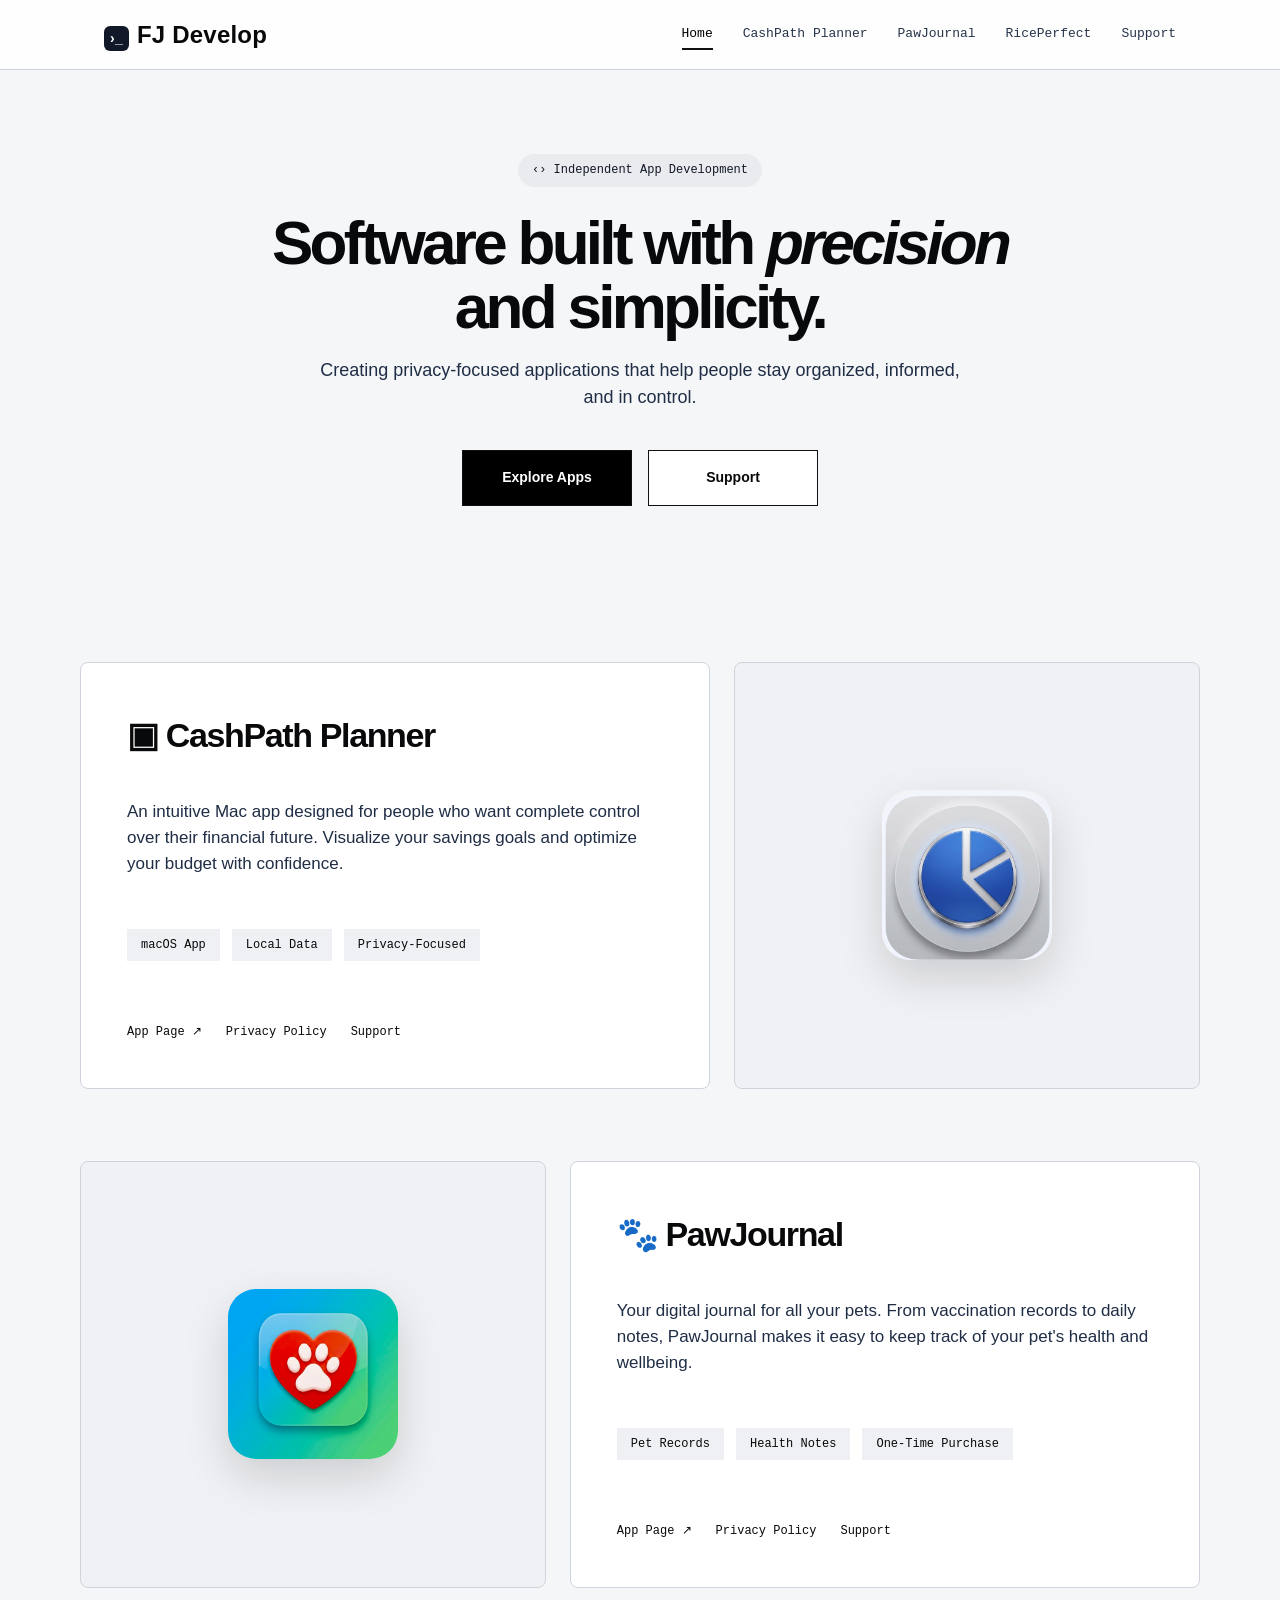
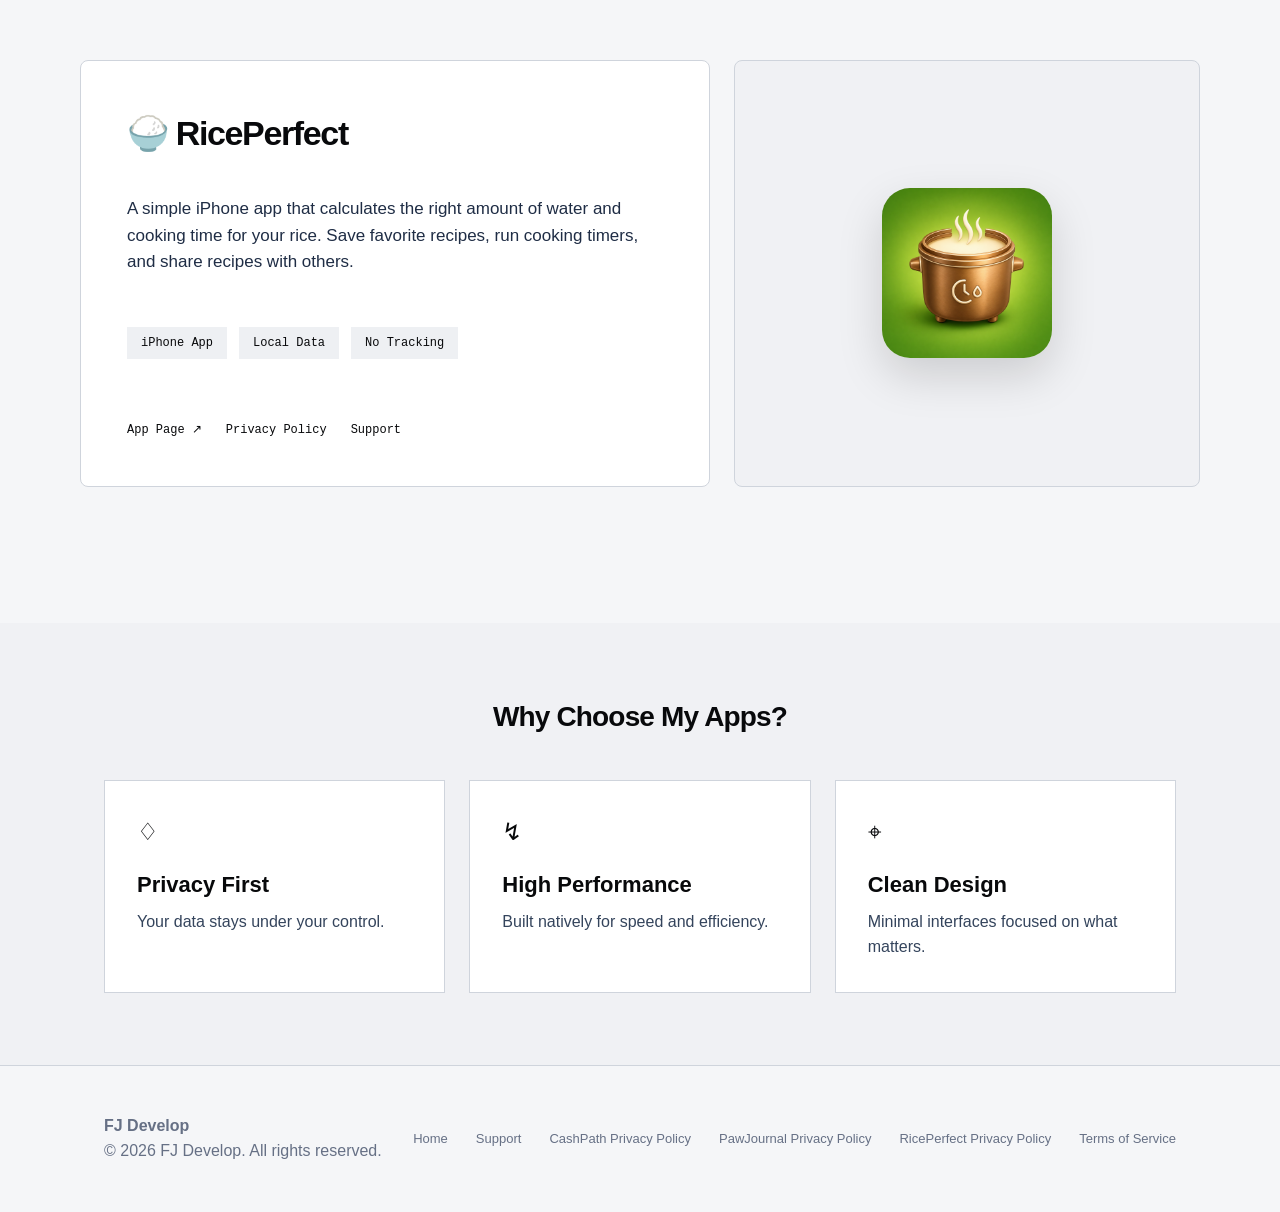
==== index.html @ 1663e373 "ny ny hjemmeside" ====
<!DOCTYPE html>
<html lang="en">
<head>
<meta charset="UTF-8">
<meta name="viewport" content="width=device-width, initial-scale=1.0">
<title>FJ Develop</title>
<meta name="description" content="FJ Develop creates privacy-focused applications with clean, modern design.">
<link rel="stylesheet" href="css/style.css">
<script defer src="js/main.js"></script>
</head>
<body>
<header class="header">
  <nav class="nav">
    <a class="logo" href="index.html"><span class="logo-mark">›_</span>FJ Develop</a>
    <div class="nav-links">
      <a href="index.html" class="active">Home</a>
<a href="cashpath.html" class="">CashPath Planner</a>
<a href="pawjournal.html" class="">PawJournal</a>
<a href="riceperfect.html" class="">RicePerfect</a>
<a href="support.html" class="">Support</a>
    </div>
  </nav>
</header>

<main>
<section class="hero">
  <div class="badge">‹› Independent App Development</div>
  <h1>Software built with <em>precision</em> and simplicity.</h1>
  <p>Creating privacy-focused applications that help people stay organized, informed, and in control.</p>
  <div class="actions">
    <a class="button primary" href="#apps">Explore Apps</a>
    <a class="button" href="support.html">Support</a>
  </div>
</section>

<section class="container section" id="apps">
  <div class="app-grid">
    <article class="panel app-card">
      <h2>▣ CashPath Planner</h2>
      <p>An intuitive Mac app designed for people who want complete control over their financial future. Visualize your savings goals and optimize your budget with confidence.</p>
      <div class="tags"><span class="tag">macOS App</span><span class="tag">Local Data</span><span class="tag">Privacy-Focused</span></div>
      <div class="mini-links">
        <a href="cashpath.html">App Page ↗</a>
        <a href="privacy-cashpath.html">Privacy Policy</a>
        <a href="support.html">Support</a>
      </div>
    </article>
    <div class="panel icon-panel"><img class="app-icon" src="assets/cashpath-icon.jpg" alt="CashPath Planner app icon"></div>
  </div>

  <div class="app-grid reverse">
    <div class="panel icon-panel"><img class="app-icon" src="assets/pawjournal-icon.png" alt="PawJournal app icon"></div>
    <article class="panel app-card">
      <h2>🐾 PawJournal</h2>
      <p>Your digital journal for all your pets. From vaccination records to daily notes, PawJournal makes it easy to keep track of your pet's health and wellbeing.</p>
      <div class="tags"><span class="tag">Pet Records</span><span class="tag">Health Notes</span><span class="tag">One-Time Purchase</span></div>
      <div class="mini-links">
        <a href="pawjournal.html">App Page ↗</a>
        <a href="privacy-pawjournal.html">Privacy Policy</a>
        <a href="support.html">Support</a>
      </div>
    </article>
  </div>

  <div class="app-grid">
    <article class="panel app-card">
      <h2>🍚 RicePerfect</h2>
      <p>A simple iPhone app that calculates the right amount of water and cooking time for your rice. Save favorite recipes, run cooking timers, and share recipes with others.</p>
      <div class="tags"><span class="tag">iPhone App</span><span class="tag">Local Data</span><span class="tag">No Tracking</span></div>
      <div class="mini-links">
        <a href="riceperfect.html">App Page ↗</a>
        <a href="privacy-riceperfect.html">Privacy Policy</a>
        <a href="support.html">Support</a>
      </div>
    </article>
    <div class="panel icon-panel"><img class="app-icon" src="assets/riceperfect-icon.png" alt="RicePerfect app icon"></div>
  </div>
</section>

<section class="benefits-wrap">
  <div class="container">
    <h2 class="center-title">Why Choose My Apps?</h2>
    <div class="benefits">
      <div class="benefit"><div class="ico">♢</div><h3>Privacy First</h3><p>Your data stays under your control.</p></div>
      <div class="benefit"><div class="ico">↯</div><h3>High Performance</h3><p>Built natively for speed and efficiency.</p></div>
      <div class="benefit"><div class="ico">⌖</div><h3>Clean Design</h3><p>Minimal interfaces focused on what matters.</p></div>
    </div>
  </div>
</section>
</main>

<footer class="footer">
  <div class="container">
    <div><strong>FJ Develop</strong><br>© 2026 FJ Develop. All rights reserved.</div>
    <div class="footer-links">
      <a href="index.html">Home</a>
      <a href="support.html">Support</a>
      <a href="privacy-cashpath.html">CashPath Privacy Policy</a>
      <a href="privacy-pawjournal.html">PawJournal Privacy Policy</a>
      <a href="privacy-riceperfect.html">RicePerfect Privacy Policy</a>
      <a href="terms.html">Terms of Service</a>
    </div>
  </div>
</footer>
</body>
</html>
---- css/style.css ----
:root{
  --bg:#f5f6f8;
  --surface:#ffffff;
  --surface-soft:#eef0f3;
  --text:#08090b;
  --muted:#34445c;
  --line:#cfd4dc;
  --dark:#000;
  --radius:10px;
  --max:1120px;
}
*{box-sizing:border-box}
html{scroll-behavior:smooth}
body{
  margin:0;
  font-family:-apple-system,BlinkMacSystemFont,"SF Pro Display","SF Pro Text",Segoe UI,Roboto,Arial,sans-serif;
  background:var(--bg);
  color:var(--text);
  line-height:1.55;
}
a{color:inherit;text-decoration:none}
img{max-width:100%;display:block}
.header{
  position:sticky;top:0;z-index:20;
  background:rgba(255,255,255,.86);
  backdrop-filter:blur(18px);
  border-bottom:1px solid var(--line);
}
.nav{
  max-width:var(--max);
  margin:auto;
  padding:16px 24px;
  display:flex;
  justify-content:space-between;
  align-items:center;
  gap:24px;
}
.logo{
  font-weight:800;
  font-size:24px;
  letter-spacing:.2px;
}
.logo.small{font-size:15px}
.logo-mark{
  display:inline-grid;
  place-items:center;
  width:25px;height:25px;
  border-radius:6px;
  background:#111827;color:white;
  margin-right:8px;
  font-size:14px;
}
.nav-links{
  display:flex;
  gap:30px;
  align-items:center;
  font-family:ui-monospace,SFMono-Regular,Menlo,Monaco,Consolas,monospace;
  font-size:13px;
}
.nav-links a{color:#263349;border-bottom:2px solid transparent;padding:4px 0}
.nav-links a.active,.nav-links a:hover{border-color:#111;color:#000}
.container{max-width:var(--max);margin:auto;padding:0 24px}
.hero{
  text-align:center;
  padding:84px 24px 92px;
}
.badge{
  display:inline-flex;
  align-items:center;
  gap:8px;
  background:#e9ebef;
  border-radius:999px;
  padding:7px 14px;
  font-family:ui-monospace,SFMono-Regular,Menlo,Monaco,Consolas,monospace;
  font-size:12px;
  color:#111827;
  margin-bottom:24px;
}
.hero h1{
  max-width:760px;
  margin:0 auto 18px;
  font-size:clamp(36px,6vw,62px);
  line-height:1.03;
  letter-spacing:-.06em;
}
.hero p{
  max-width:650px;
  margin:0 auto 38px;
  color:#1f2d45;
  font-size:18px;
}
.actions{display:flex;gap:16px;justify-content:center;flex-wrap:wrap}
.button{
  display:inline-flex;
  justify-content:center;
  align-items:center;
  min-width:170px;
  padding:16px 24px;
  border:1px solid #111;
  font-weight:700;
  font-size:14px;
  background:white;
}
.button.primary{background:#000;color:white}
.section{padding:64px 0}
.app-grid{
  display:grid;
  grid-template-columns:1.15fr .85fr;
  gap:24px;
  margin-bottom:72px;
}
.app-grid.reverse{grid-template-columns:.85fr 1.15fr}
.panel{
  background:var(--surface);
  border:1px solid var(--line);
  border-radius:8px;
  min-height:350px;
}
.app-card{
  padding:46px;
  display:flex;
  flex-direction:column;
  justify-content:center;
}
.app-card h2{
  font-size:34px;
  letter-spacing:-.04em;
  margin:0 0 20px;
}
.app-card p{font-size:17px;color:#1f2d45;max-width:560px}
.tags{display:flex;flex-wrap:wrap;gap:12px;margin:34px 0}
.tag{
  font-family:ui-monospace,SFMono-Regular,Menlo,Monaco,Consolas,monospace;
  font-size:12px;
  background:#eef0f3;
  padding:7px 14px;
}
.mini-links{
  display:flex;gap:24px;flex-wrap:wrap;
  margin-top:28px;
  font-family:ui-monospace,SFMono-Regular,Menlo,Monaco,Consolas,monospace;
  font-size:12px;
}
.mini-links a:hover{text-decoration:underline}
.icon-panel{
  display:grid;
  place-items:center;
  background:#f0f1f4;
}
.app-icon{
  width:170px;
  height:170px;
  object-fit:cover;
  border-radius:28px;
  box-shadow:0 18px 45px rgba(0,0,0,.15);
}
.benefits-wrap{
  background:#f0f1f4;
  padding:72px 0;
}
.center-title{text-align:center;font-size:28px;margin:0 0 42px;letter-spacing:-.03em}
.benefits{
  display:grid;
  grid-template-columns:repeat(3,1fr);
  gap:24px;
}
.benefit{
  background:white;
  border:1px solid var(--line);
  padding:32px;
  min-height:170px;
}
.benefit .ico{font-size:24px}
.benefit h3{font-size:22px;margin:18px 0 8px}
.benefit p{color:#34445c;margin:0}
.cta{
  background:#000;
  color:white;
  border-radius:8px;
  text-align:center;
  padding:62px 28px;
  margin:72px 0;
}
.cta h2{font-size:32px;letter-spacing:-.04em;margin:0 0 14px}
.cta p{max-width:620px;margin:0 auto 28px;color:#f1f5f9}
.email-box{
  display:inline-flex;
  background:white;color:#111;
  padding:14px 34px;
  font-family:ui-monospace,SFMono-Regular,Menlo,Monaco,Consolas,monospace;
}
.footer{
  border-top:1px solid var(--line);
  padding:48px 0;
  color:#667085;
}
.footer .container{
  display:flex;
  justify-content:space-between;
  gap:20px;
  flex-wrap:wrap;
  align-items:center;
}
.footer-links{display:flex;gap:28px;flex-wrap:wrap;font-size:13px}
.footer a:hover{text-decoration:underline}
.page-hero{
  padding:80px 0 42px;
  position:relative;
}
.page-hero h1{
  font-size:clamp(40px,7vw,64px);
  letter-spacing:-.06em;
  margin:0 0 8px;
}
.page-hero p{font-size:20px;color:#34445c;margin:0 0 28px}
.rule{width:95px;height:1px;background:#9ca3af}
.doc-card{
  position:relative;
  background:white;
  border:1px solid var(--line);
  border-radius:8px;
  padding:56px;
  max-width:880px;
  margin-bottom:100px;
  box-shadow:0 10px 25px rgba(15,23,42,.04);
}
.doc-card h2{font-size:24px;margin:42px 0 16px;letter-spacing:-.03em}
.doc-card h2:first-of-type{margin-top:0}
.doc-card p,.doc-card li{font-size:16px;color:#1f2937}
.doc-card ul{padding-left:24px}
.updated{
  font-family:ui-monospace,SFMono-Regular,Menlo,Monaco,Consolas,monospace;
  margin-bottom:42px;
}
.notice{
  margin-top:52px;
  background:#f0f1f4;
  border-left:4px solid #111;
  padding:30px;
  border-radius:4px;
}
.support-grid{
  display:grid;
  grid-template-columns:repeat(3,1fr);
  gap:28px;
  margin:50px 0;
}
.support-card{
  background:white;
  border:1px solid var(--line);
  border-radius:8px;
  padding:36px;
}
.support-card h2{font-size:30px;margin:0 0 20px;letter-spacing:-.04em}
.tip{
  background:#f0f1f4;
  border:1px solid #d7dce3;
  border-radius:6px;
  padding:20px;
  margin:28px 0;
}
.stats-grid{
  display:grid;
  grid-template-columns:repeat(3,1fr);
  gap:24px;
  margin:30px 0 70px;
}
.stat{
  text-align:center;
  border:1px solid var(--line);
  border-radius:8px;
  padding:34px;
  background:#f8f9fb;
}
.wide-banner{
  min-height:330px;
  border:1px solid var(--line);
  border-radius:8px;
  background:linear-gradient(90deg,#e7e9ec,#fff,#d8dadd);
  display:flex;
  align-items:flex-end;
  padding:56px;
  margin-bottom:90px;
}
.wide-banner h2{font-size:34px;margin:0 0 10px}
.app-detail{
  display:grid;
  grid-template-columns:.7fr 1.3fr;
  gap:32px;
  align-items:center;
  padding:36px 0 70px;
}
.app-detail .app-icon{width:220px;height:220px;margin:auto}
.app-detail h1{
  font-size:clamp(42px,7vw,72px);
  line-height:1;
  letter-spacing:-.07em;
  margin:0 0 20px;
}
.feature-list{
  display:grid;
  grid-template-columns:repeat(3,1fr);
  gap:20px;
  margin-bottom:80px;
}
.feature{
  background:white;border:1px solid var(--line);border-radius:8px;padding:30px;
}
.feature h3{margin:0 0 10px;font-size:20px}
@media(max-width:800px){
  .nav{align-items:flex-start}
  .nav-links{gap:14px;font-size:11px;flex-wrap:wrap;justify-content:flex-end}
  .app-grid,.app-grid.reverse,.support-grid,.stats-grid,.benefits,.feature-list,.app-detail{grid-template-columns:1fr}
  .app-card,.support-card,.doc-card{padding:30px}
  .hero{padding-top:56px}
  .footer .container{align-items:flex-start;flex-direction:column}
}

/* v2 Apple-ready polish */
.footer a[href^='mailto:']{display:none}.privacy-list{margin-top:10px}.doc-card h2{color:#111827}
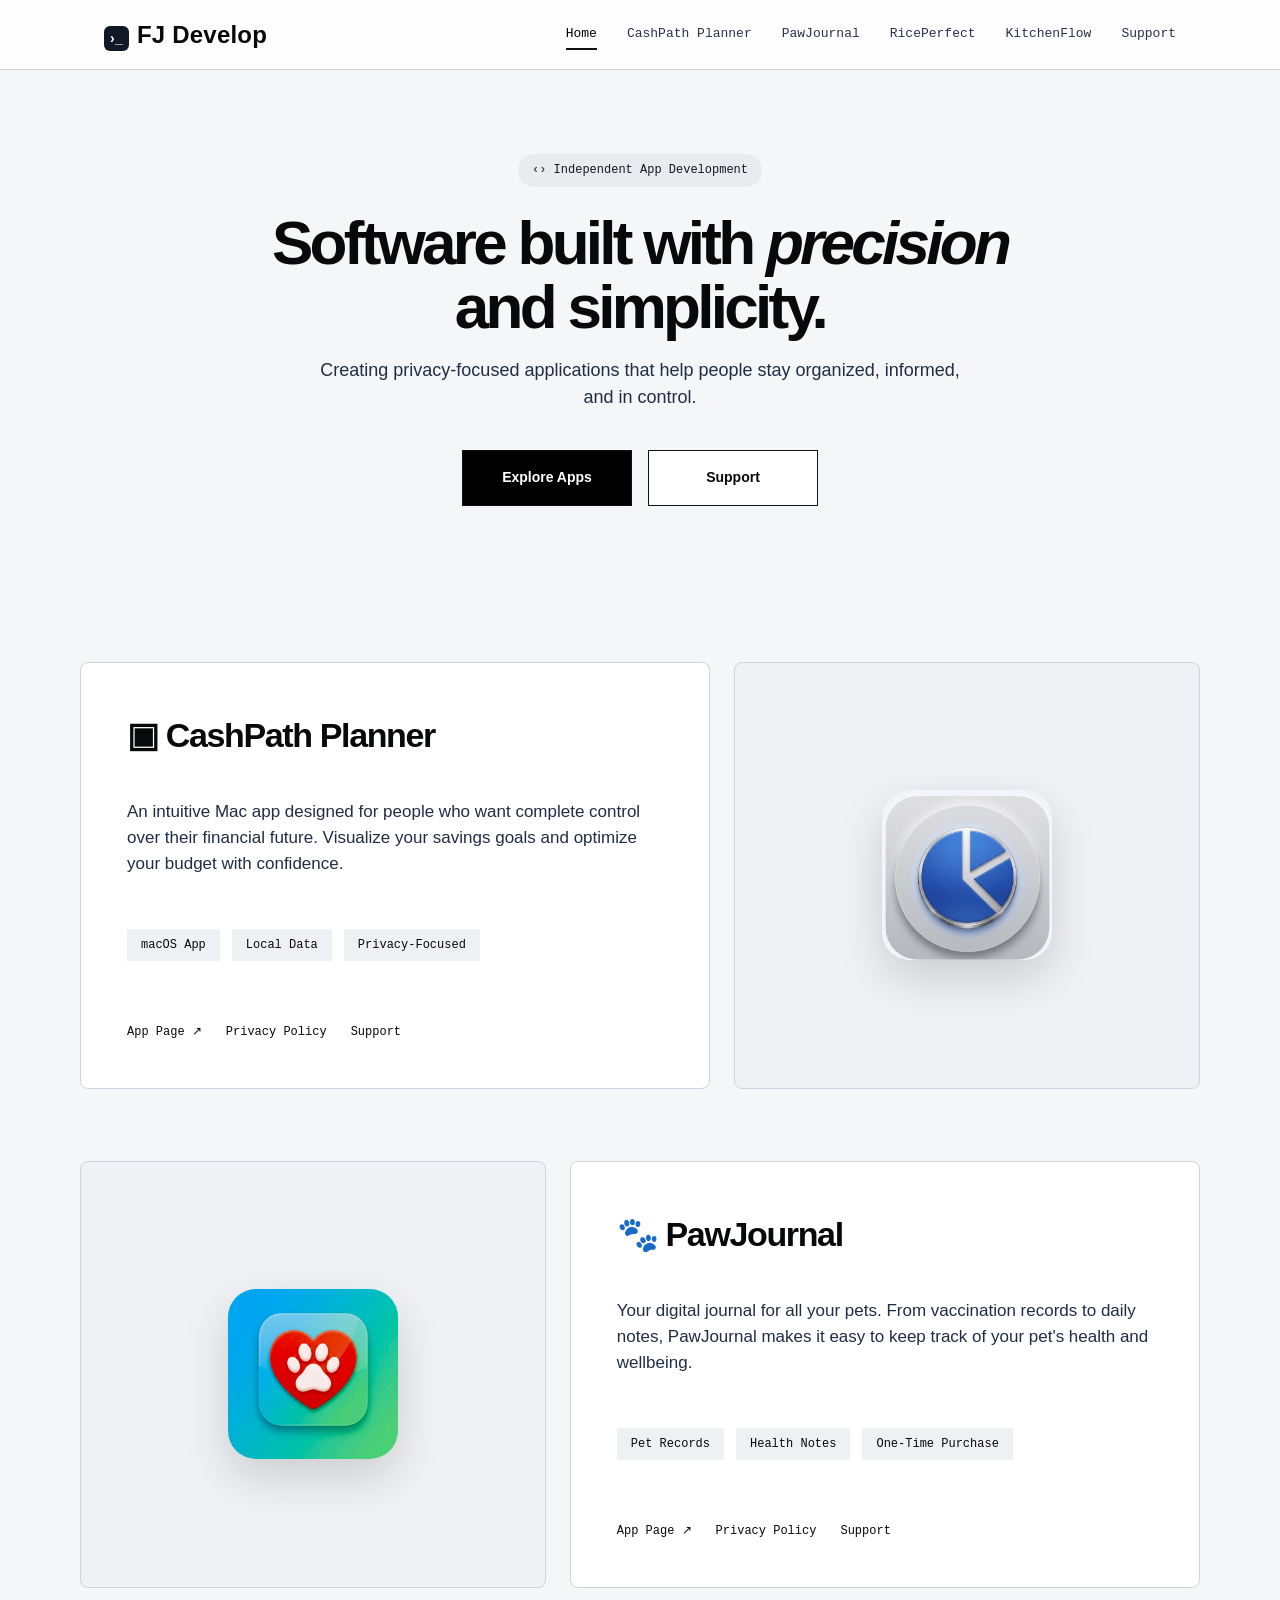
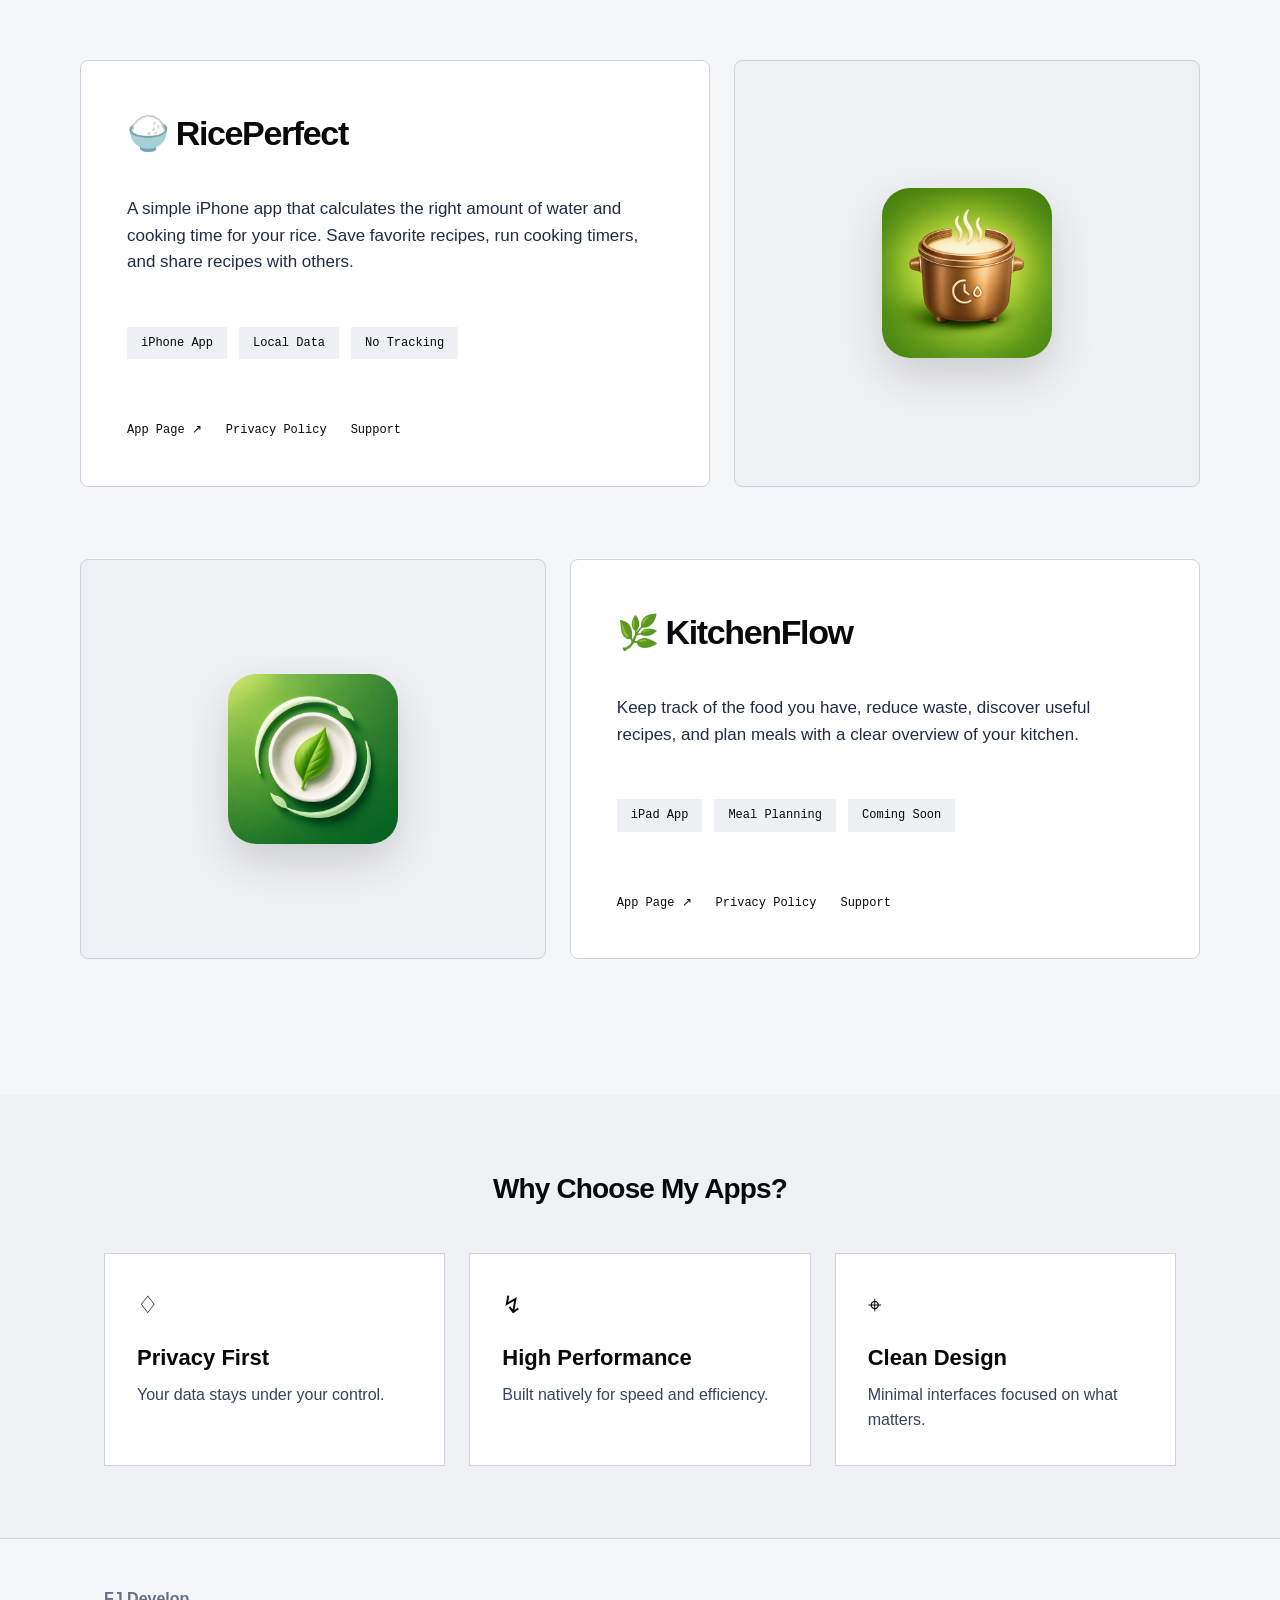
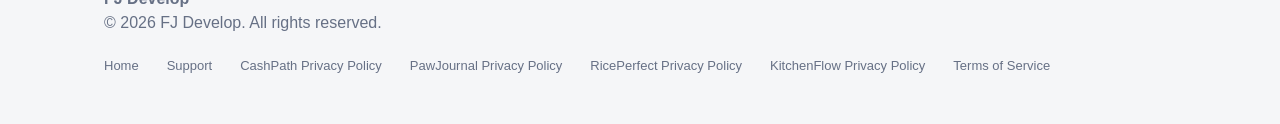
==== commit f0d87176: "Add KitchenFlow to website" ====
--- a/index.html
+++ b/index.html
@@ -17,6 +17,7 @@
 <a href="cashpath.html" class="">CashPath Planner</a>
 <a href="pawjournal.html" class="">PawJournal</a>
 <a href="riceperfect.html" class="">RicePerfect</a>
+<a href="kitchenflow.html" class="">KitchenFlow</a>
 <a href="support.html" class="">Support</a>
     </div>
   </nav>
@@ -75,6 +76,20 @@
     </article>
     <div class="panel icon-panel"><img class="app-icon" src="assets/riceperfect-icon.png" alt="RicePerfect app icon"></div>
   </div>
+
+  <div class="app-grid reverse">
+    <div class="panel icon-panel"><img class="app-icon" src="assets/kitchenflow-icon.png" alt="KitchenFlow app icon"></div>
+    <article class="panel app-card">
+      <h2>🌿 KitchenFlow</h2>
+      <p>Keep track of the food you have, reduce waste, discover useful recipes, and plan meals with a clear overview of your kitchen.</p>
+      <div class="tags"><span class="tag">iPad App</span><span class="tag">Meal Planning</span><span class="tag">Coming Soon</span></div>
+      <div class="mini-links">
+        <a href="kitchenflow.html">App Page ↗</a>
+        <a href="privacy-kitchenflow.html">Privacy Policy</a>
+        <a href="support.html">Support</a>
+      </div>
+    </article>
+  </div>
 </section>
 
 <section class="benefits-wrap">
@@ -98,6 +113,7 @@
       <a href="privacy-cashpath.html">CashPath Privacy Policy</a>
       <a href="privacy-pawjournal.html">PawJournal Privacy Policy</a>
       <a href="privacy-riceperfect.html">RicePerfect Privacy Policy</a>
+      <a href="privacy-kitchenflow.html">KitchenFlow Privacy Policy</a>
       <a href="terms.html">Terms of Service</a>
     </div>
   </div>
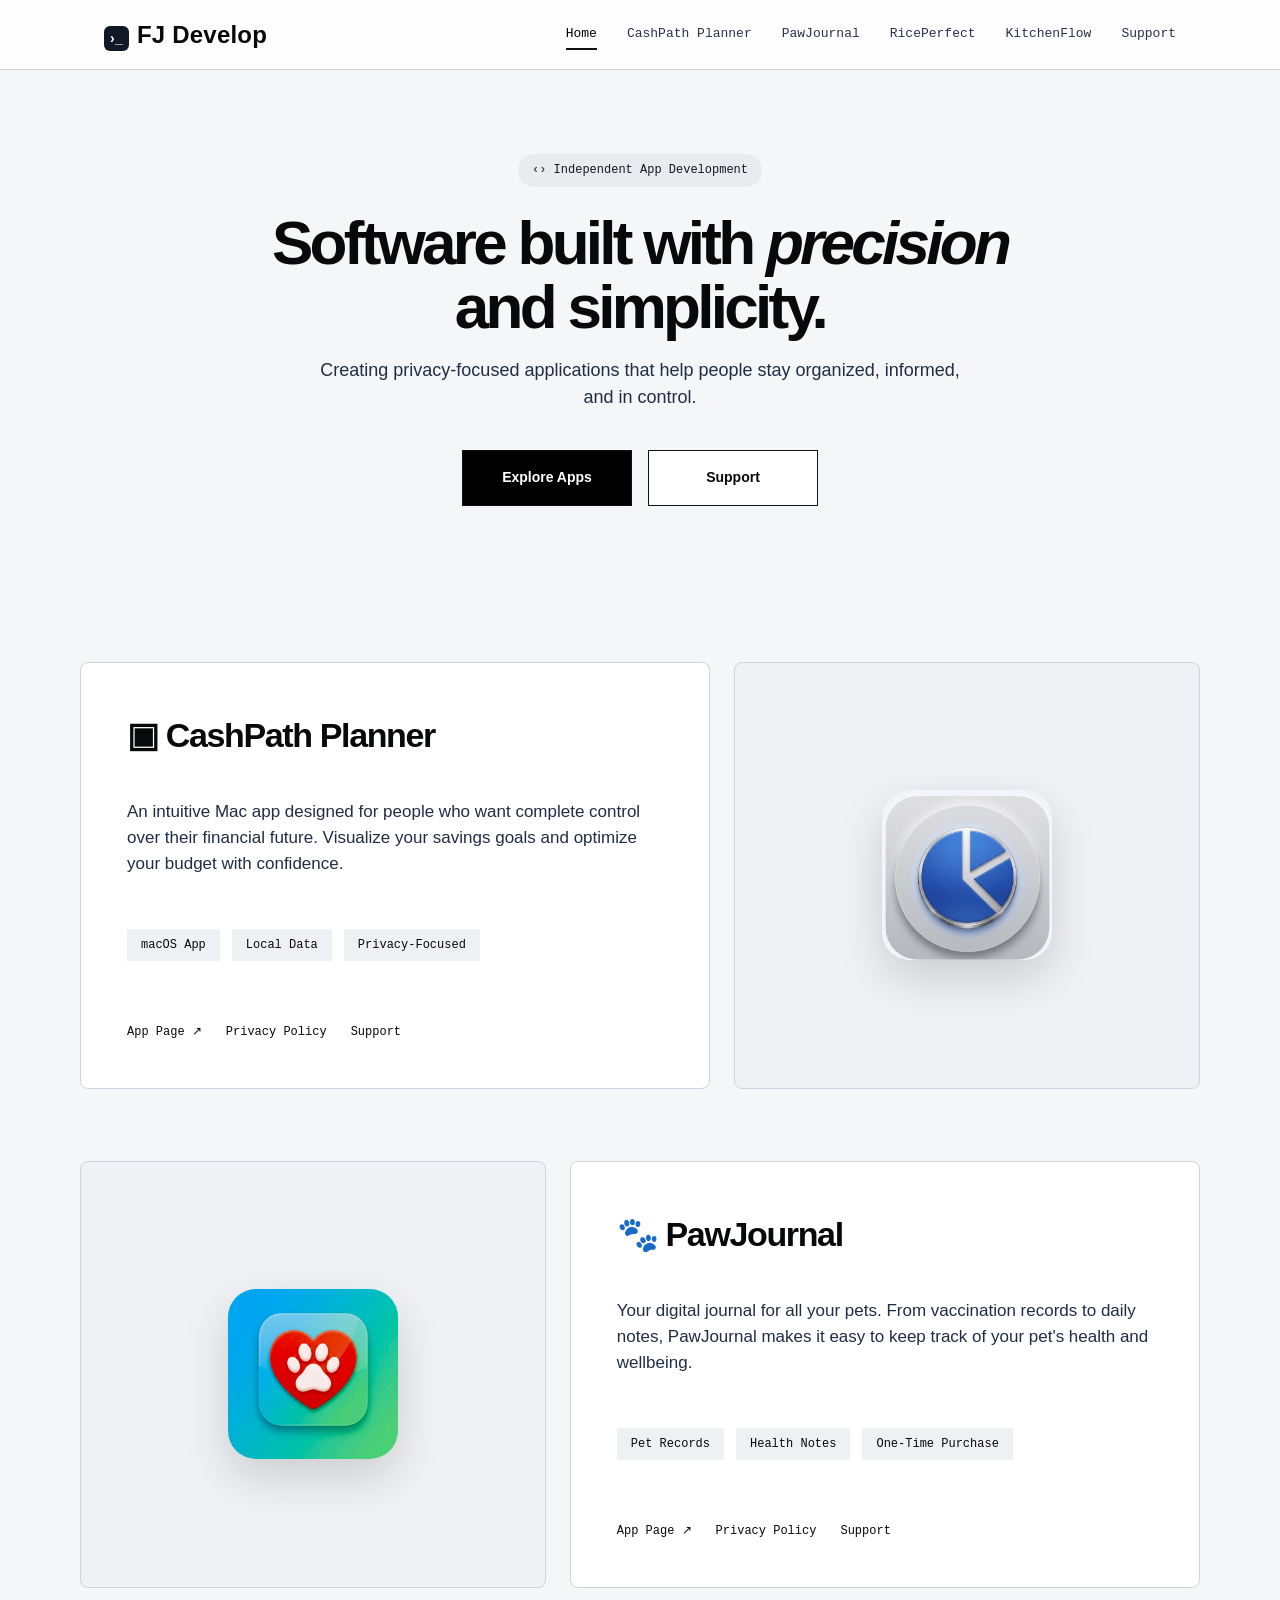
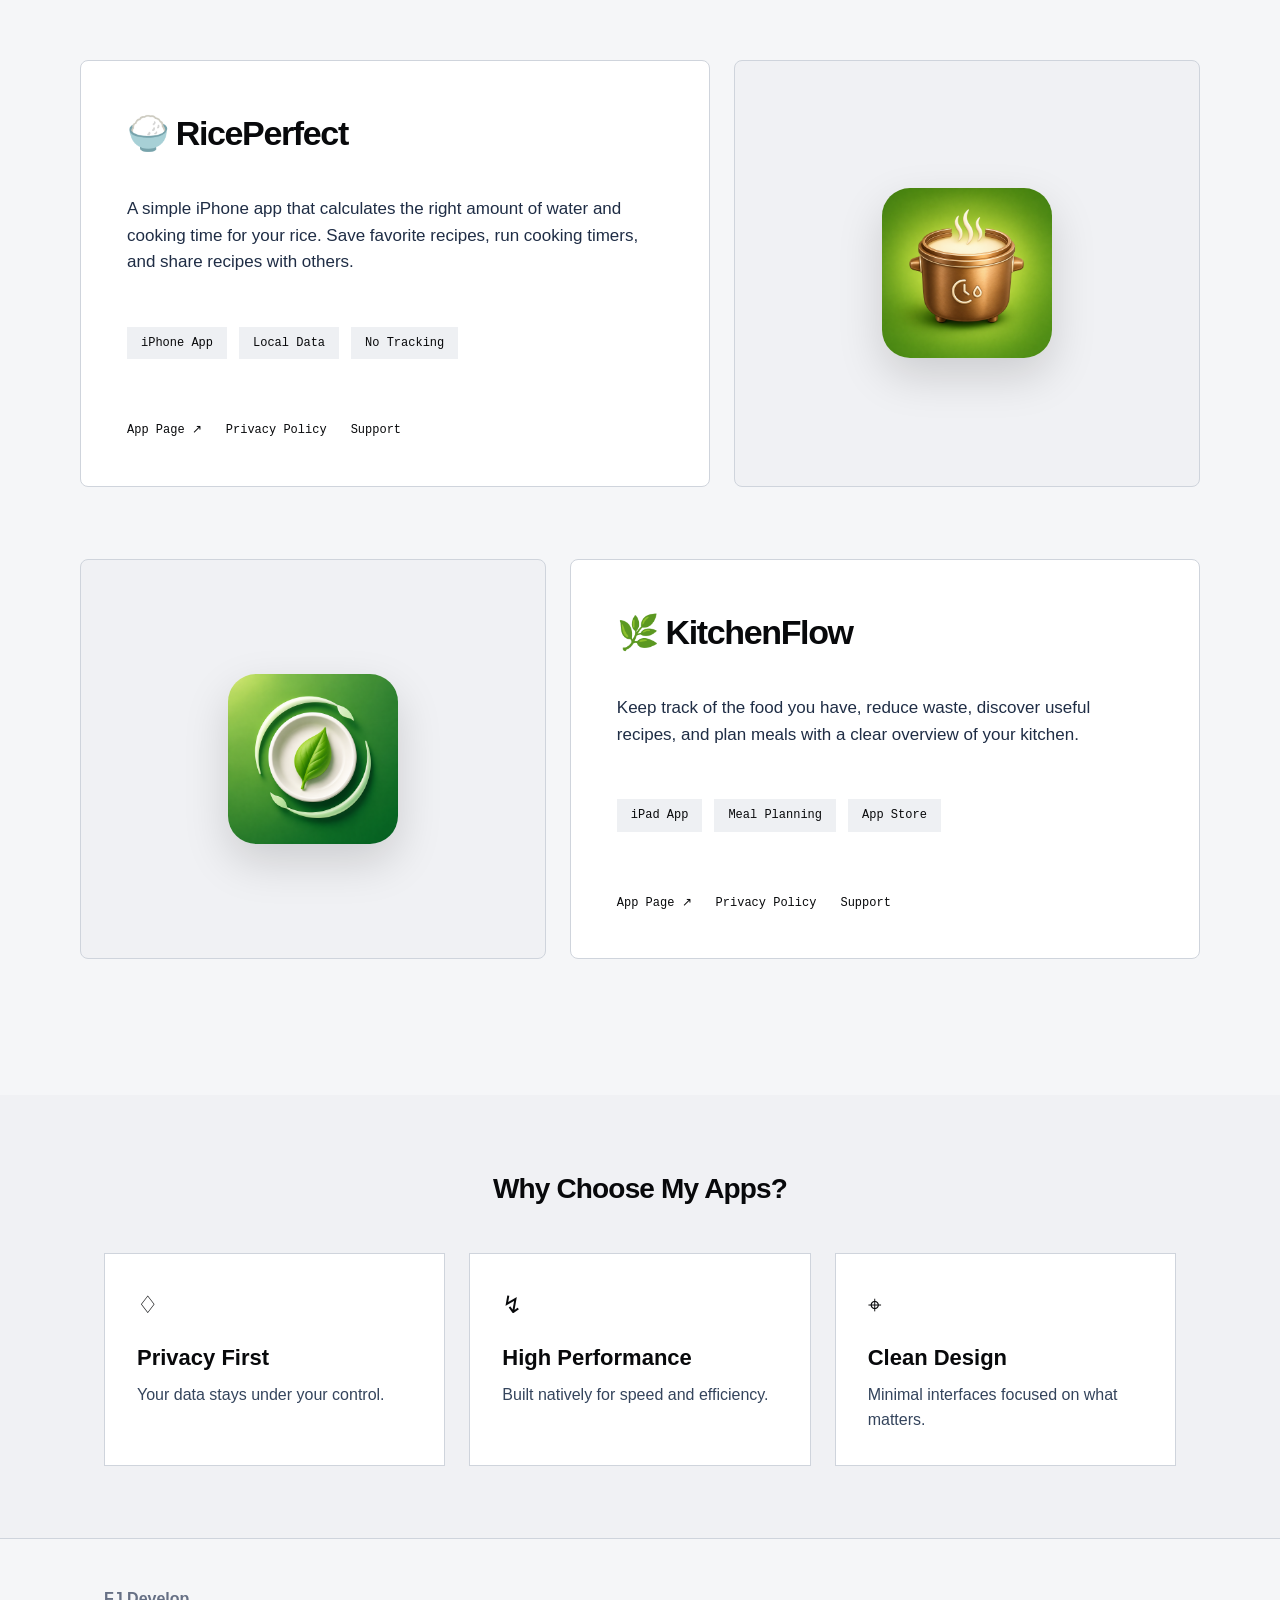
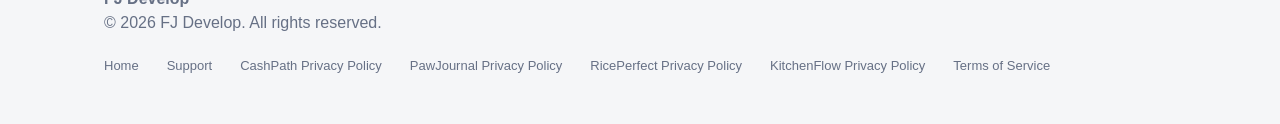
==== commit bf813ba5: "Mark KitchenFlow as available on App Store" ====
--- a/index.html
+++ b/index.html
@@ -82,7 +82,7 @@
     <article class="panel app-card">
       <h2>🌿 KitchenFlow</h2>
       <p>Keep track of the food you have, reduce waste, discover useful recipes, and plan meals with a clear overview of your kitchen.</p>
-      <div class="tags"><span class="tag">iPad App</span><span class="tag">Meal Planning</span><span class="tag">Coming Soon</span></div>
+      <div class="tags"><span class="tag">iPad App</span><span class="tag">Meal Planning</span><span class="tag">App Store</span></div>
       <div class="mini-links">
         <a href="kitchenflow.html">App Page ↗</a>
         <a href="privacy-kitchenflow.html">Privacy Policy</a>
--- a/css/style.css
+++ b/css/style.css
@@ -242,7 +242,7 @@
 }
 .support-grid{
   display:grid;
-  grid-template-columns:repeat(3,1fr);
+  grid-template-columns:repeat(2,1fr);
   gap:28px;
   margin:50px 0;
 }
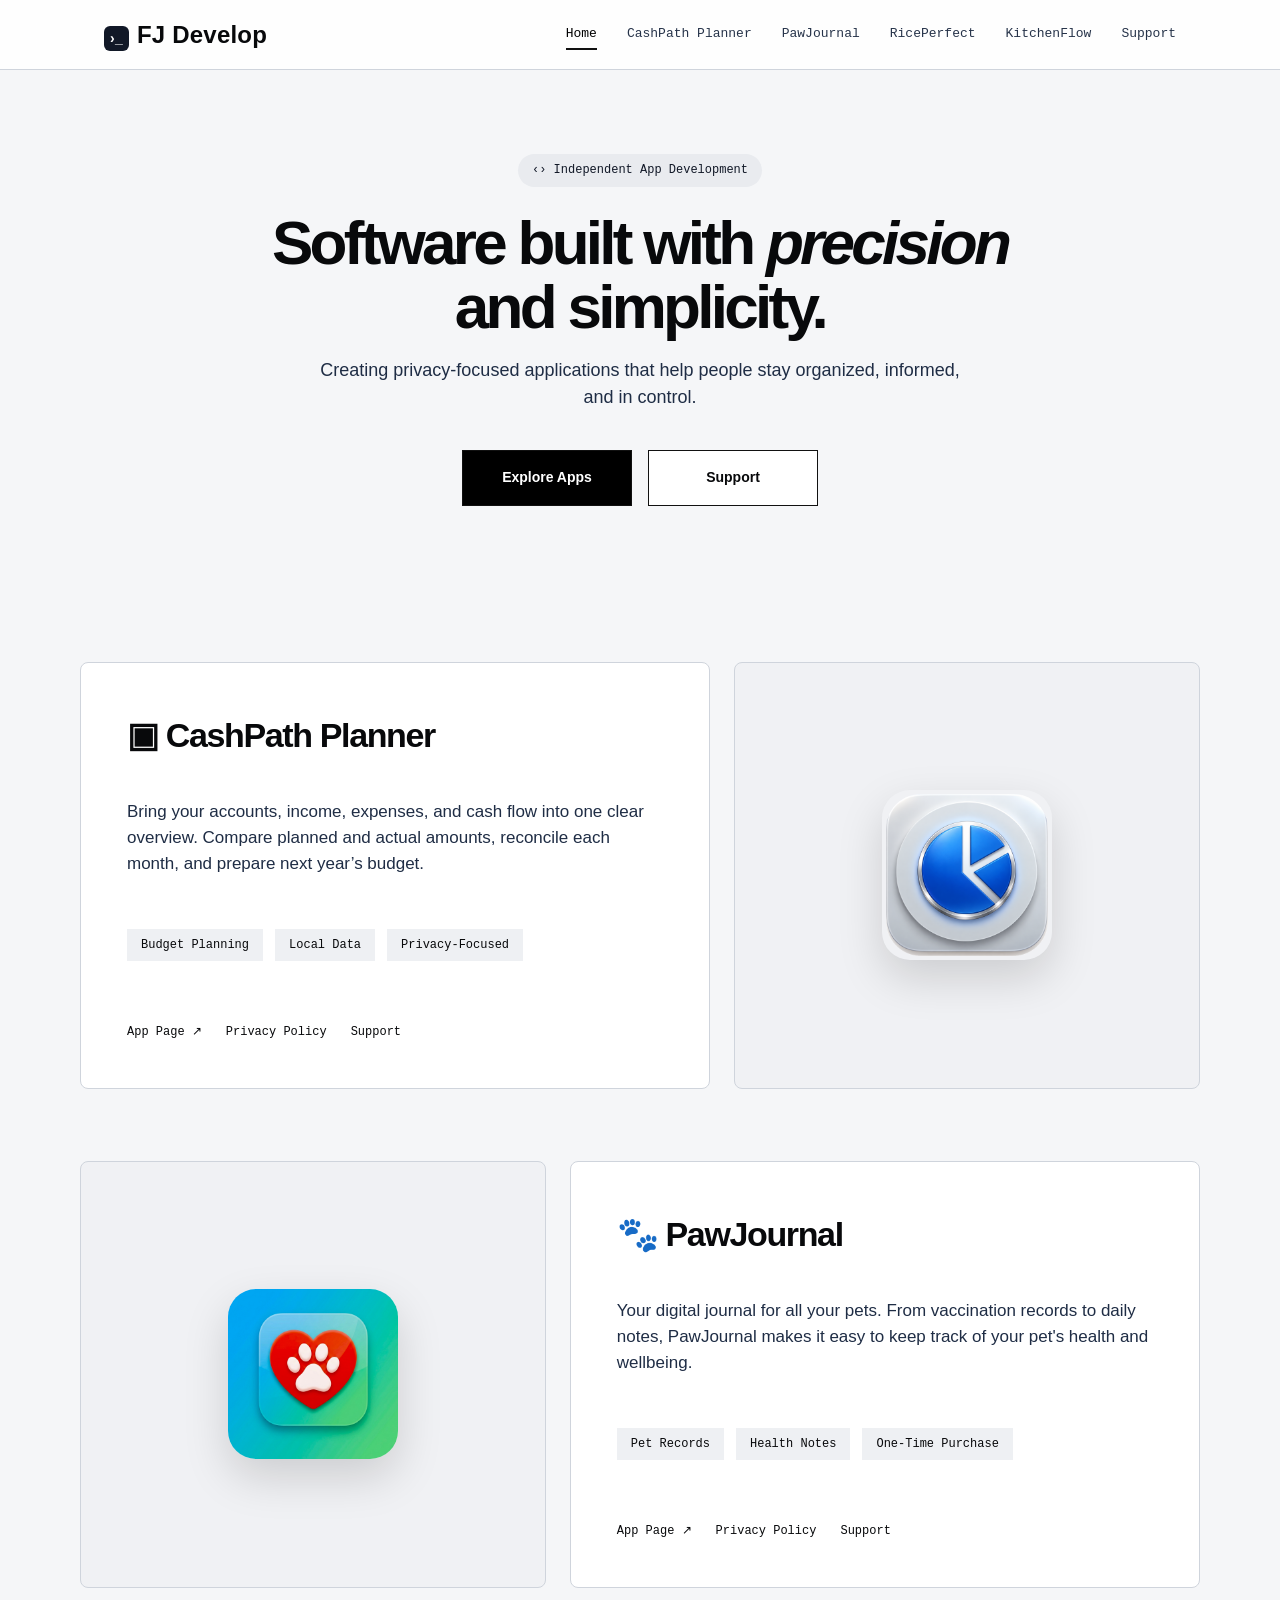
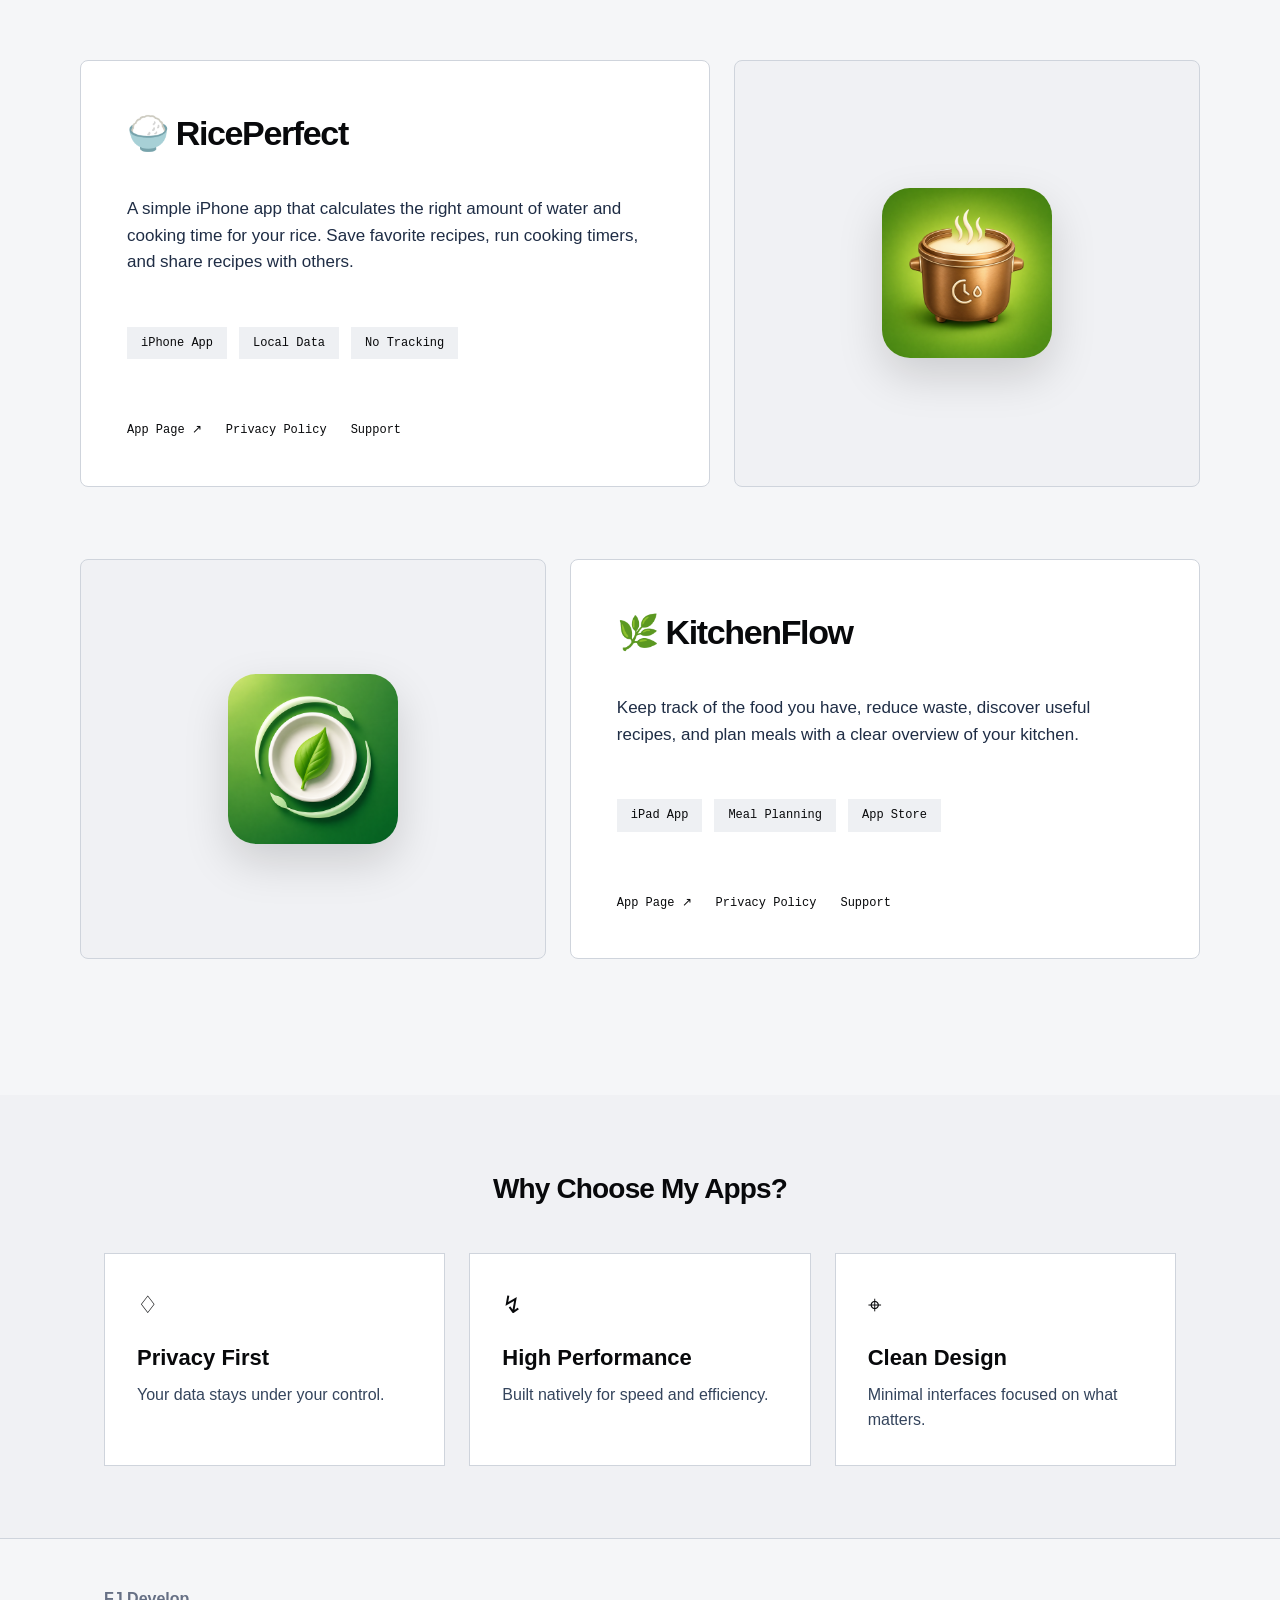
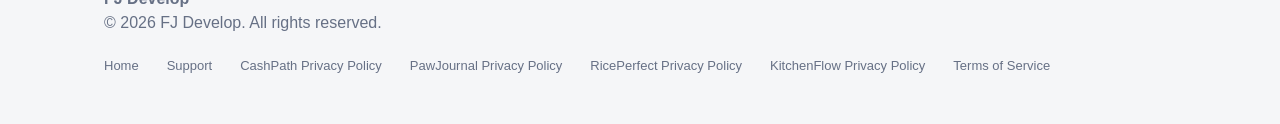
==== commit 04f88f4f: "Update CashPath website privacy details, features and app icon" ====
--- a/index.html
+++ b/index.html
@@ -38,15 +38,15 @@
   <div class="app-grid">
     <article class="panel app-card">
       <h2>▣ CashPath Planner</h2>
-      <p>An intuitive Mac app designed for people who want complete control over their financial future. Visualize your savings goals and optimize your budget with confidence.</p>
-      <div class="tags"><span class="tag">macOS App</span><span class="tag">Local Data</span><span class="tag">Privacy-Focused</span></div>
+      <p>Bring your accounts, income, expenses, and cash flow into one clear overview. Compare planned and actual amounts, reconcile each month, and prepare next year’s budget.</p>
+      <div class="tags"><span class="tag">Budget Planning</span><span class="tag">Local Data</span><span class="tag">Privacy-Focused</span></div>
       <div class="mini-links">
         <a href="cashpath.html">App Page ↗</a>
         <a href="privacy-cashpath.html">Privacy Policy</a>
         <a href="support.html">Support</a>
       </div>
     </article>
-    <div class="panel icon-panel"><img class="app-icon" src="assets/cashpath-icon.jpg" alt="CashPath Planner app icon"></div>
+    <div class="panel icon-panel"><img class="app-icon" src="assets/cashpath-icon-1024.png" alt="CashPath Planner app icon"></div>
   </div>
 
   <div class="app-grid reverse">
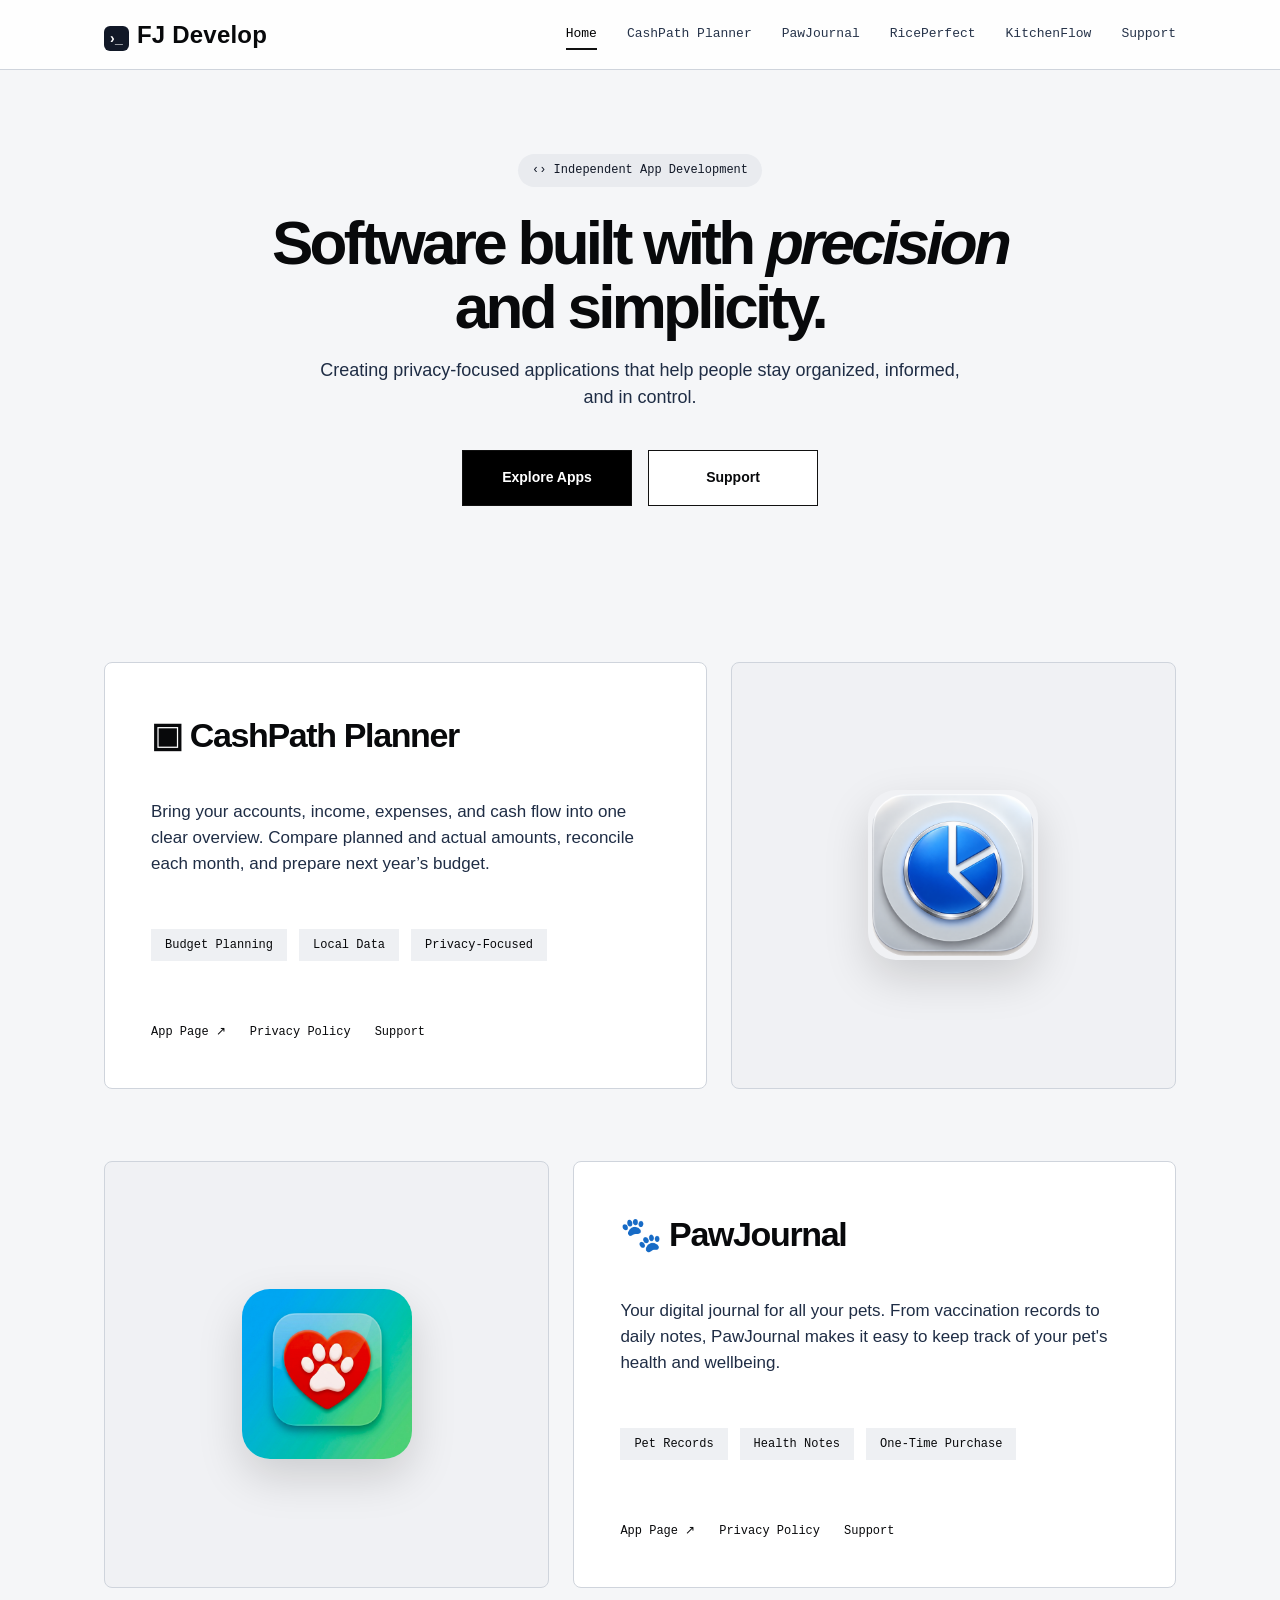
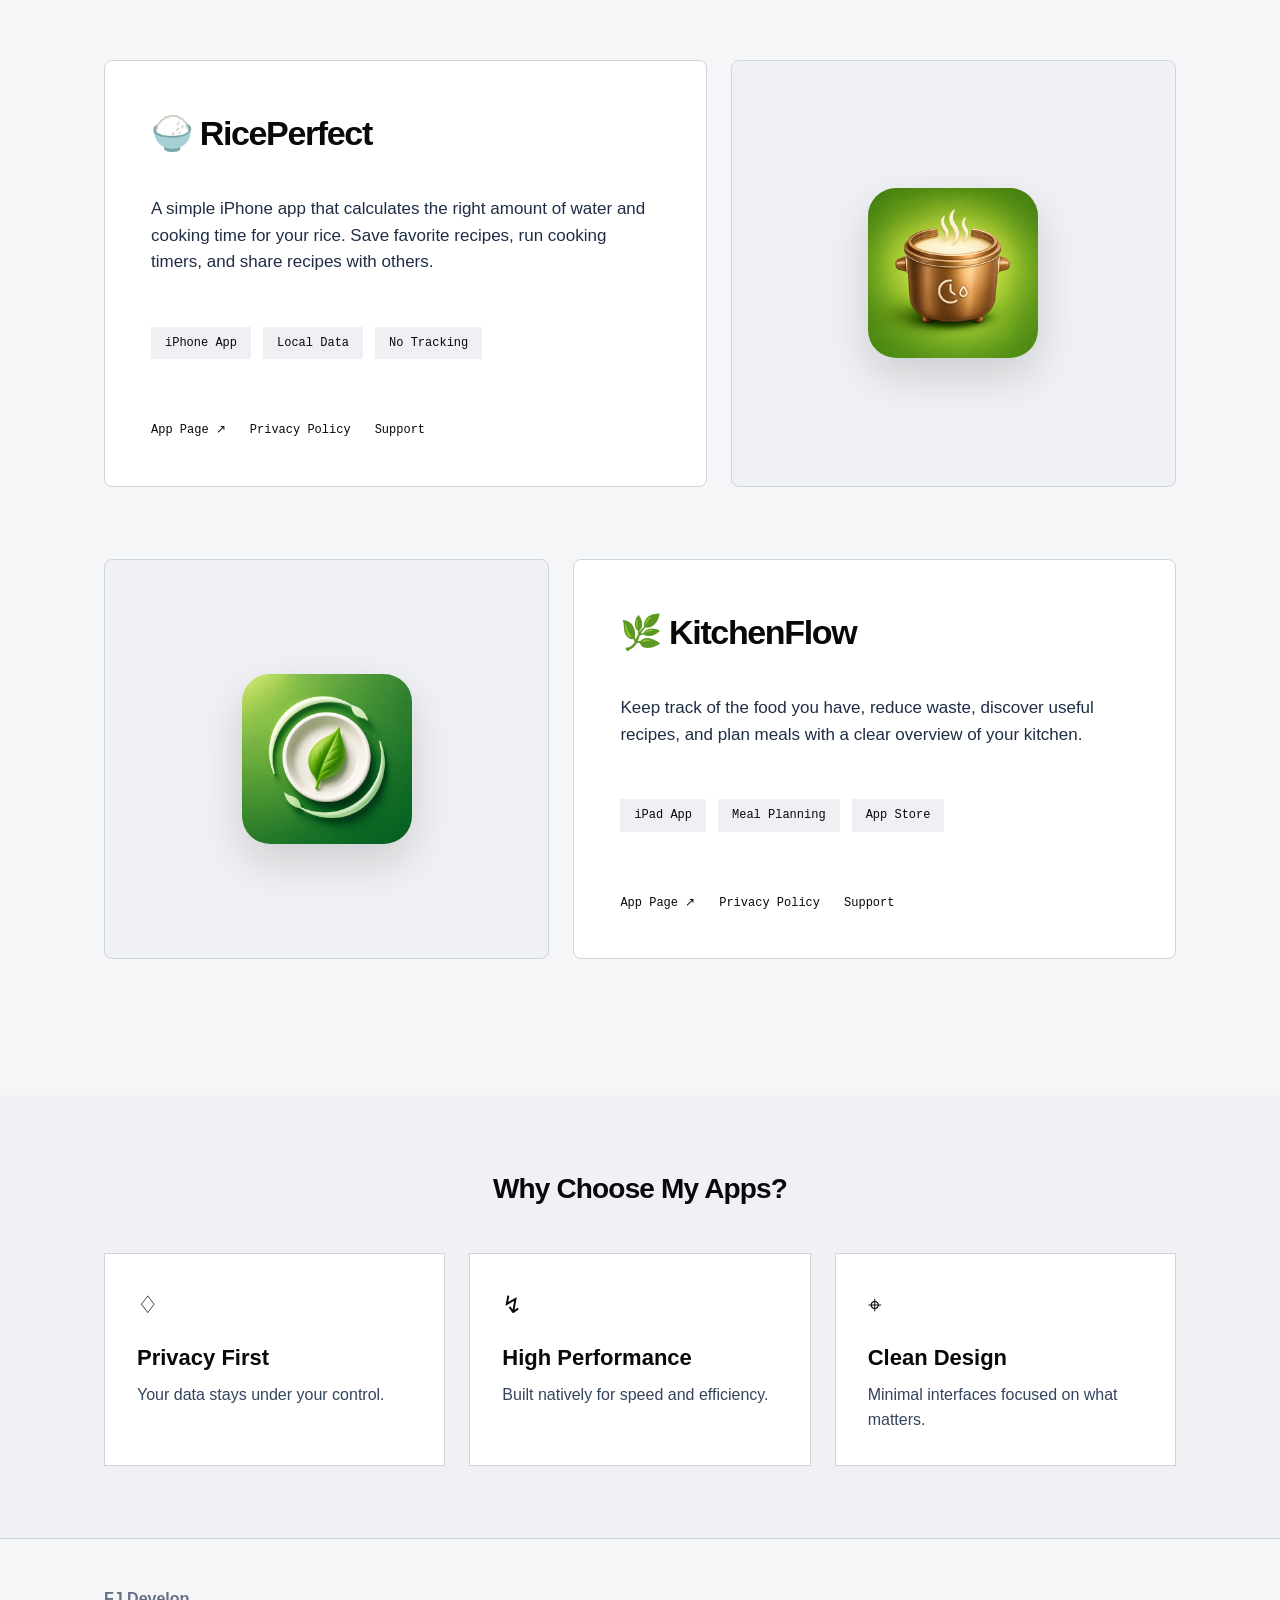
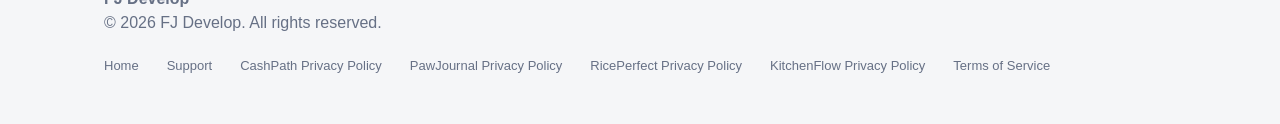
==== commit c7d36f4d: "Fix responsive app ordering and improve mobile spacing" ====
--- a/index.html
+++ b/index.html
@@ -50,7 +50,6 @@
   </div>
 
   <div class="app-grid reverse">
-    <div class="panel icon-panel"><img class="app-icon" src="assets/pawjournal-icon.png" alt="PawJournal app icon"></div>
     <article class="panel app-card">
       <h2>🐾 PawJournal</h2>
       <p>Your digital journal for all your pets. From vaccination records to daily notes, PawJournal makes it easy to keep track of your pet's health and wellbeing.</p>
@@ -61,6 +60,7 @@
         <a href="support.html">Support</a>
       </div>
     </article>
+    <div class="panel icon-panel"><img class="app-icon" src="assets/pawjournal-icon.png" alt="PawJournal app icon"></div>
   </div>
 
   <div class="app-grid">
@@ -78,7 +78,6 @@
   </div>
 
   <div class="app-grid reverse">
-    <div class="panel icon-panel"><img class="app-icon" src="assets/kitchenflow-icon.png" alt="KitchenFlow app icon"></div>
     <article class="panel app-card">
       <h2>🌿 KitchenFlow</h2>
       <p>Keep track of the food you have, reduce waste, discover useful recipes, and plan meals with a clear overview of your kitchen.</p>
@@ -89,6 +88,7 @@
         <a href="support.html">Support</a>
       </div>
     </article>
+    <div class="panel icon-panel"><img class="app-icon" src="assets/kitchenflow-icon.png" alt="KitchenFlow app icon"></div>
   </div>
 </section>
 
--- a/css/style.css
+++ b/css/style.css
@@ -103,14 +103,18 @@
   background:white;
 }
 .button.primary{background:#000;color:white}
-.section{padding:64px 0}
+.section{padding-block:64px}
 .app-grid{
   display:grid;
-  grid-template-columns:1.15fr .85fr;
+  grid-template-columns:minmax(0,1.15fr) minmax(0,.85fr);
+  grid-template-areas:"text icon";
   gap:24px;
   margin-bottom:72px;
 }
-.app-grid.reverse{grid-template-columns:.85fr 1.15fr}
+.app-grid.reverse{grid-template-columns:minmax(0,.85fr) minmax(0,1.15fr);grid-template-areas:"icon text"}
+.app-grid > .app-card{grid-area:text}
+.app-grid > .icon-panel{grid-area:icon}
+.app-grid > *{min-width:0}
 .panel{
   background:var(--surface);
   border:1px solid var(--line);
@@ -118,13 +122,13 @@
   min-height:350px;
 }
 .app-card{
-  padding:46px;
+  padding:clamp(24px,4vw,46px);
   display:flex;
   flex-direction:column;
   justify-content:center;
 }
 .app-card h2{
-  font-size:34px;
+  font-size:clamp(26px,3.4vw,34px);
   letter-spacing:-.04em;
   margin:0 0 20px;
 }
@@ -308,13 +312,49 @@
   background:white;border:1px solid var(--line);border-radius:8px;padding:30px;
 }
 .feature h3{margin:0 0 10px;font-size:20px}
+/* Navigation adapts before the content columns need to stack. */
+.logo{flex-shrink:0;white-space:nowrap}
+.nav-links{min-width:0}
+.nav-links a{white-space:nowrap}
+#apps{scroll-margin-top:150px}
+.email-box{max-width:100%;overflow-wrap:anywhere;display:inline-block}
+.doc-card{overflow-wrap:anywhere}
+.page-hero.container{padding-inline:24px}
+@media(max-width:960px){
+  .nav{flex-direction:column;align-items:flex-start;gap:8px}
+  .nav-links{flex-wrap:wrap;gap:4px 20px;font-size:12px}
+  .nav-links a{min-height:44px;display:inline-flex;align-items:center}
+  .feature-list,.stats-grid{grid-template-columns:repeat(2,minmax(0,1fr))}
+}
 @media(max-width:800px){
-  .nav{align-items:flex-start}
-  .nav-links{gap:14px;font-size:11px;flex-wrap:wrap;justify-content:flex-end}
-  .app-grid,.app-grid.reverse,.support-grid,.stats-grid,.benefits,.feature-list,.app-detail{grid-template-columns:1fr}
-  .app-card,.support-card,.doc-card{padding:30px}
-  .hero{padding-top:56px}
+  .app-grid,.app-grid.reverse,.support-grid,.app-detail{grid-template-columns:minmax(0,1fr)}
+  .app-grid,.app-grid.reverse{grid-template-areas:"text" "icon";gap:12px;margin-bottom:48px}
+  .app-grid .panel{min-height:0}
+  .app-grid .icon-panel{padding:28px;min-height:220px}
+  .app-card,.support-card,.doc-card{padding:clamp(24px,4vw,30px)}
+  .app-card .tags{margin:20px 0}
+  .app-card .mini-links{margin-top:12px;gap:8px 20px}
+  .mini-links a{min-height:44px;display:inline-flex;align-items:center}
+  .hero{padding:56px 24px}
+  .section{padding-block:40px}
   .footer .container{align-items:flex-start;flex-direction:column}
+  .footer-links{gap:12px 24px}
+}
+@media(max-width:600px){
+  .container,.nav,.page-hero.container{padding-inline:20px}
+  .nav{padding-block:12px}
+  .nav-links{gap:0 16px}
+  .benefits,.feature-list,.stats-grid{grid-template-columns:minmax(0,1fr)}
+  .benefit,.feature,.stat{padding:24px}
+  .page-hero{padding-top:40px}
+  .page-hero h1{font-size:clamp(32px,8vw,40px)}
+  .page-hero p{font-size:18px}
+  .app-detail{gap:24px;padding-bottom:40px}
+  .app-detail h1{font-size:clamp(36px,9vw,48px)}
+  .app-detail .app-icon{width:170px;height:170px}
+  .notice,.tip{padding:20px}
+  .email-box{padding:14px 16px}
+  .cta{padding:36px 20px;margin:40px 0}
 }
 
 /* v2 Apple-ready polish */
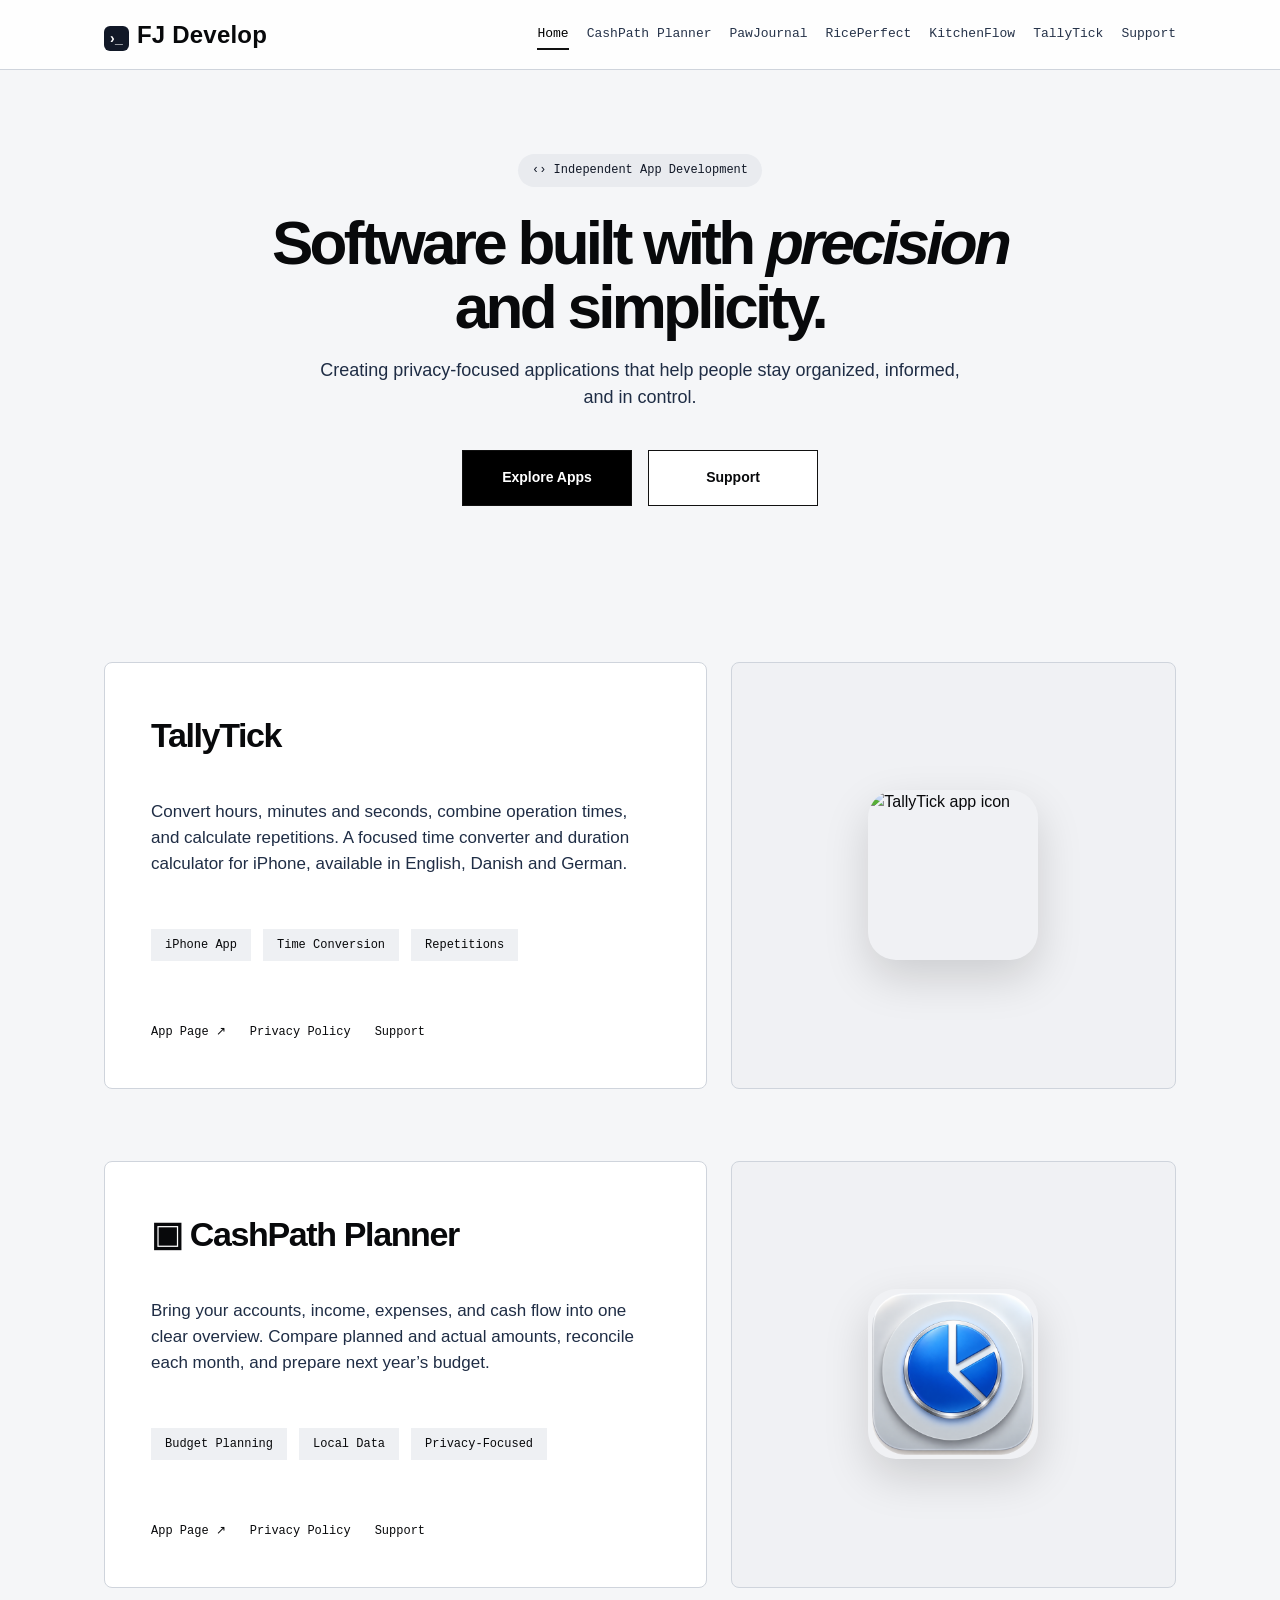
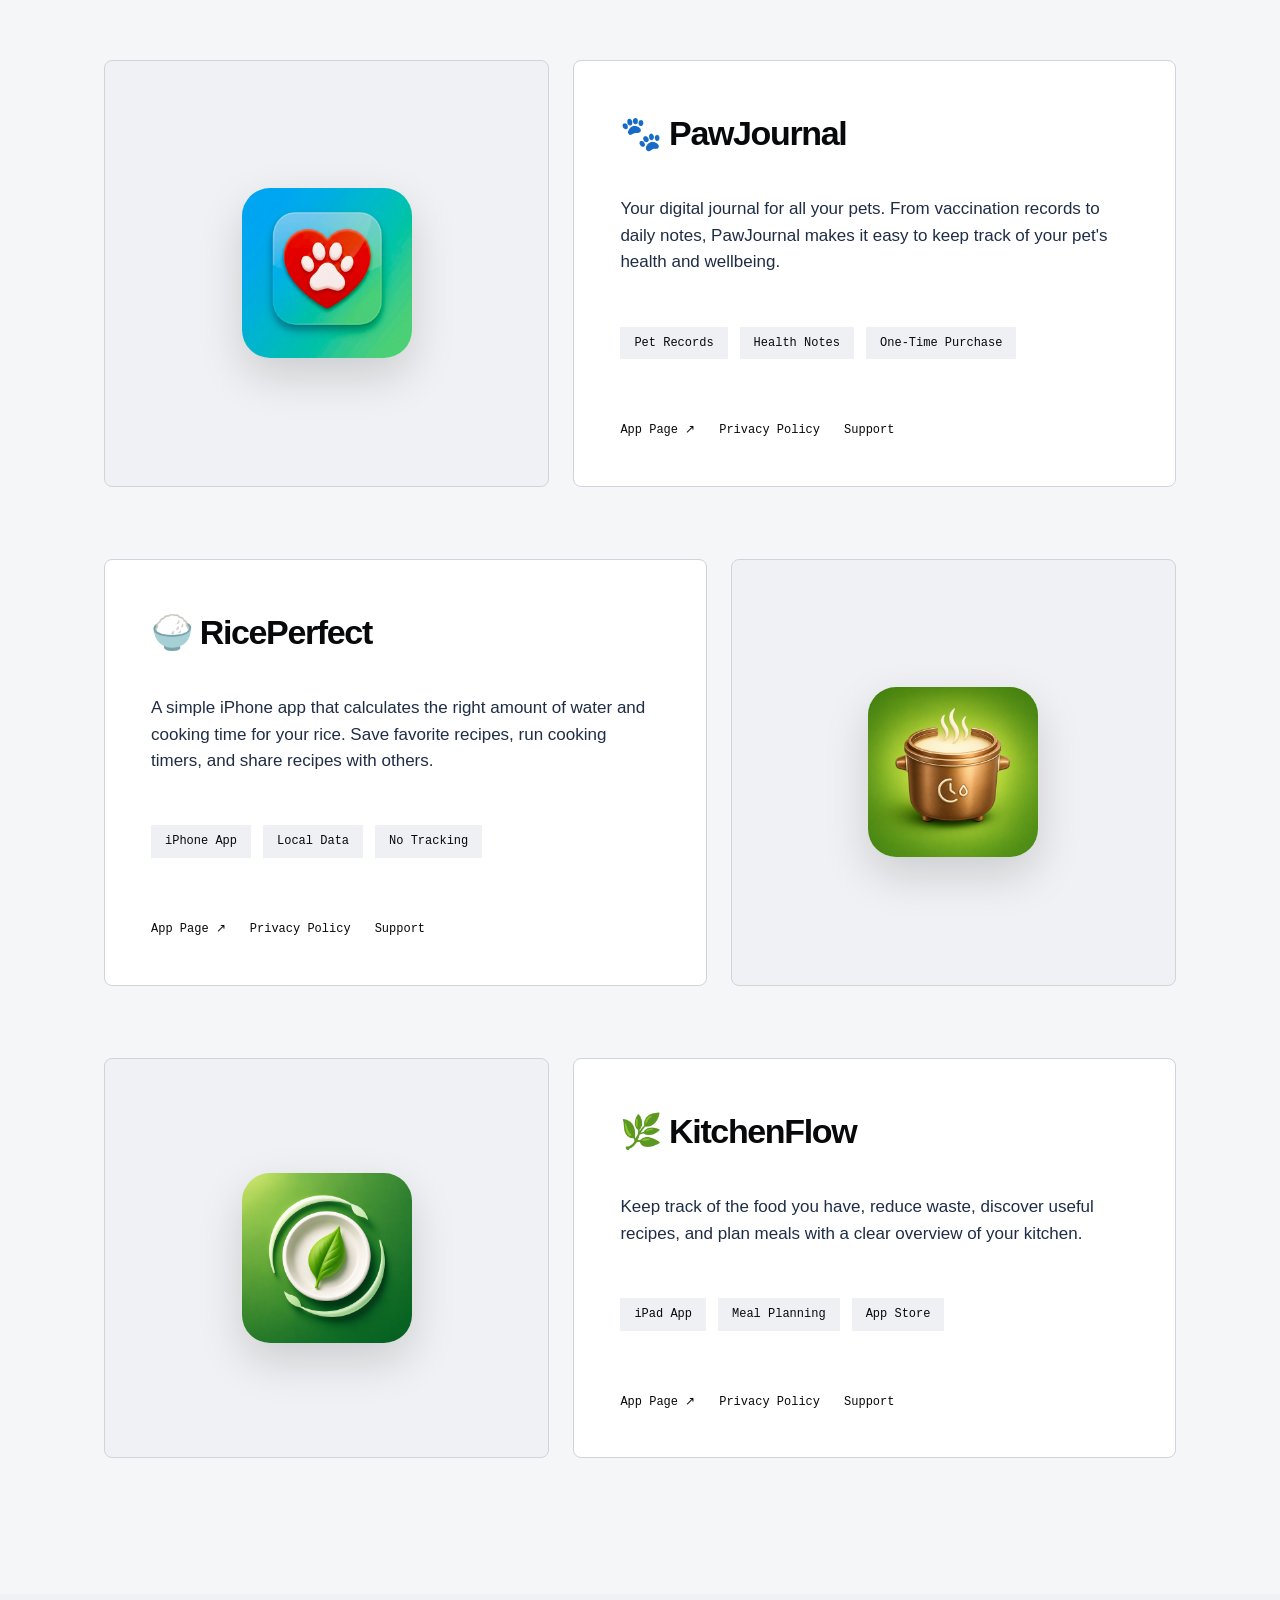
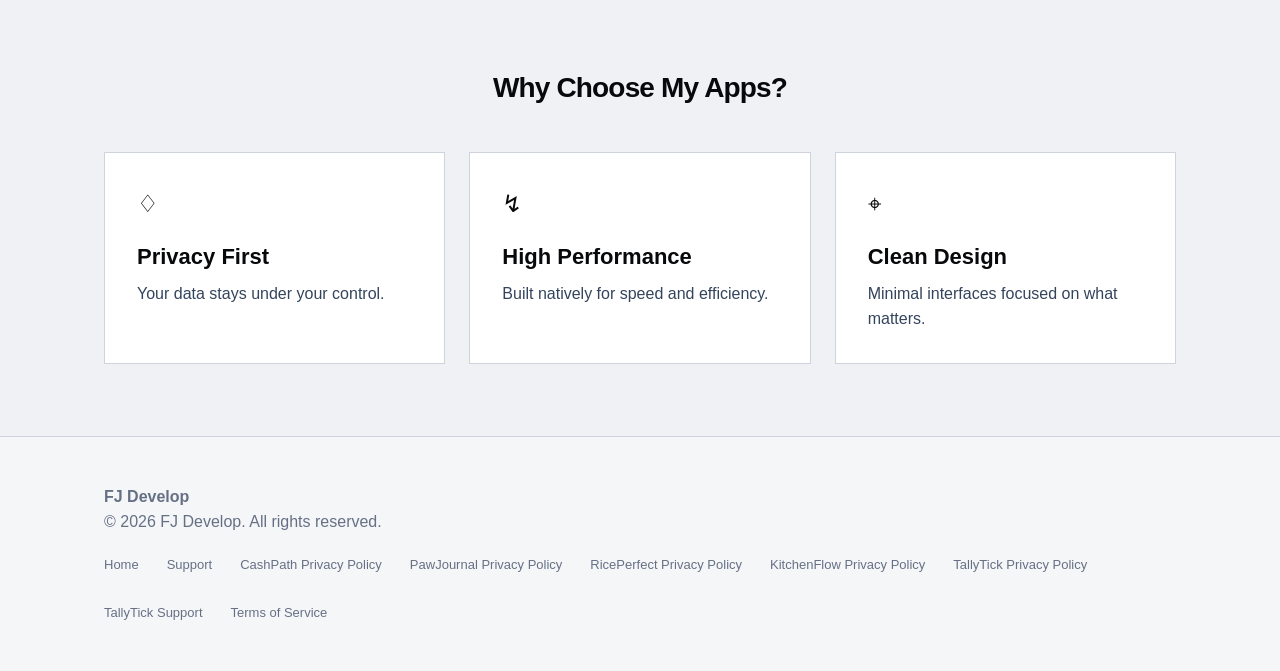
==== commit bb9d1f73: "Merge remote-tracking branch 'origin/main'" ====
--- a/index.html
+++ b/index.html
@@ -9,8 +9,9 @@
 <script defer src="js/main.js"></script>
 </head>
 <body>
+<a class="skip-link" href="#main">Skip to content</a>
 <header class="header">
-  <nav class="nav">
+  <nav class="nav" aria-label="Main navigation">
     <a class="logo" href="index.html"><span class="logo-mark">›_</span>FJ Develop</a>
     <div class="nav-links">
       <a href="index.html" class="active">Home</a>
@@ -18,12 +19,13 @@
 <a href="pawjournal.html" class="">PawJournal</a>
 <a href="riceperfect.html" class="">RicePerfect</a>
 <a href="kitchenflow.html" class="">KitchenFlow</a>
+<a href="tallytick.html">TallyTick</a>
 <a href="support.html" class="">Support</a>
     </div>
   </nav>
 </header>
 
-<main>
+<main id="main">
 <section class="hero">
   <div class="badge">‹› Independent App Development</div>
   <h1>Software built with <em>precision</em> and simplicity.</h1>
@@ -35,6 +37,15 @@
 </section>
 
 <section class="container section" id="apps">
+  <div class="app-grid">
+    <article class="panel app-card">
+      <h2>TallyTick</h2>
+      <p>Convert hours, minutes and seconds, combine operation times, and calculate repetitions. A focused time converter and duration calculator for iPhone, available in English, Danish and German.</p>
+      <div class="tags"><span class="tag">iPhone App</span><span class="tag">Time Conversion</span><span class="tag">Repetitions</span></div>
+      <div class="mini-links"><a href="tallytick.html">App Page ↗</a><a href="privacy-tallytick.html">Privacy Policy</a><a href="support-tallytick.html">Support</a></div>
+    </article>
+    <div class="panel icon-panel"><img class="app-icon" src="assets/tallytick-icon.png" width="170" height="170" alt="TallyTick app icon"></div>
+  </div>
   <div class="app-grid">
     <article class="panel app-card">
       <h2>▣ CashPath Planner</h2>
@@ -114,6 +125,8 @@
       <a href="privacy-pawjournal.html">PawJournal Privacy Policy</a>
       <a href="privacy-riceperfect.html">RicePerfect Privacy Policy</a>
       <a href="privacy-kitchenflow.html">KitchenFlow Privacy Policy</a>
+      <a href="privacy-tallytick.html">TallyTick Privacy Policy</a>
+      <a href="support-tallytick.html">TallyTick Support</a>
       <a href="terms.html">Terms of Service</a>
     </div>
   </div>
--- a/css/style.css
+++ b/css/style.css
@@ -359,3 +359,28 @@
 
 /* v2 Apple-ready polish */
 .footer a[href^='mailto:']{display:none}.privacy-list{margin-top:10px}.doc-card h2{color:#111827}
+
+/* TallyTick and shared navigation accessibility */
+a:focus-visible{outline:3px solid #1463df;outline-offset:4px}
+.skip-link{position:fixed;top:8px;left:8px;z-index:100;background:white;padding:12px 20px;transform:translateY(-160%)}
+.skip-link:focus{transform:translateY(0)}
+.nav-links{gap:18px;flex-wrap:wrap;justify-content:flex-end}
+.logo{flex-shrink:0}
+.doc-card a:not(.button){text-decoration:underline;text-underline-offset:3px}
+.feature h2{margin:0 0 10px;font-size:20px}
+.time-example{font-size:clamp(19px,3vw,28px)!important;font-variant-numeric:tabular-nums}
+@media(max-width:600px){
+  .nav{flex-direction:column;gap:10px;padding:12px 20px}
+  .nav-links{justify-content:flex-start;gap:2px 16px;font-size:12px}
+  .nav-links a{min-height:44px;display:inline-flex;align-items:center}
+  .container{padding-left:20px;padding-right:20px}
+  .container.section{padding-left:20px;padding-right:20px}
+  .page-hero{padding-top:36px}
+  .page-hero h1{font-size:38px;overflow-wrap:anywhere}
+  .app-card,.support-card,.doc-card{padding:24px}
+  .icon-panel{min-height:260px}
+  .app-grid{margin-bottom:36px}
+  .doc-card p,.doc-card a{overflow-wrap:anywhere}
+  .wide-banner{padding:24px}
+}
+@media(prefers-reduced-motion:reduce){html{scroll-behavior:auto}}
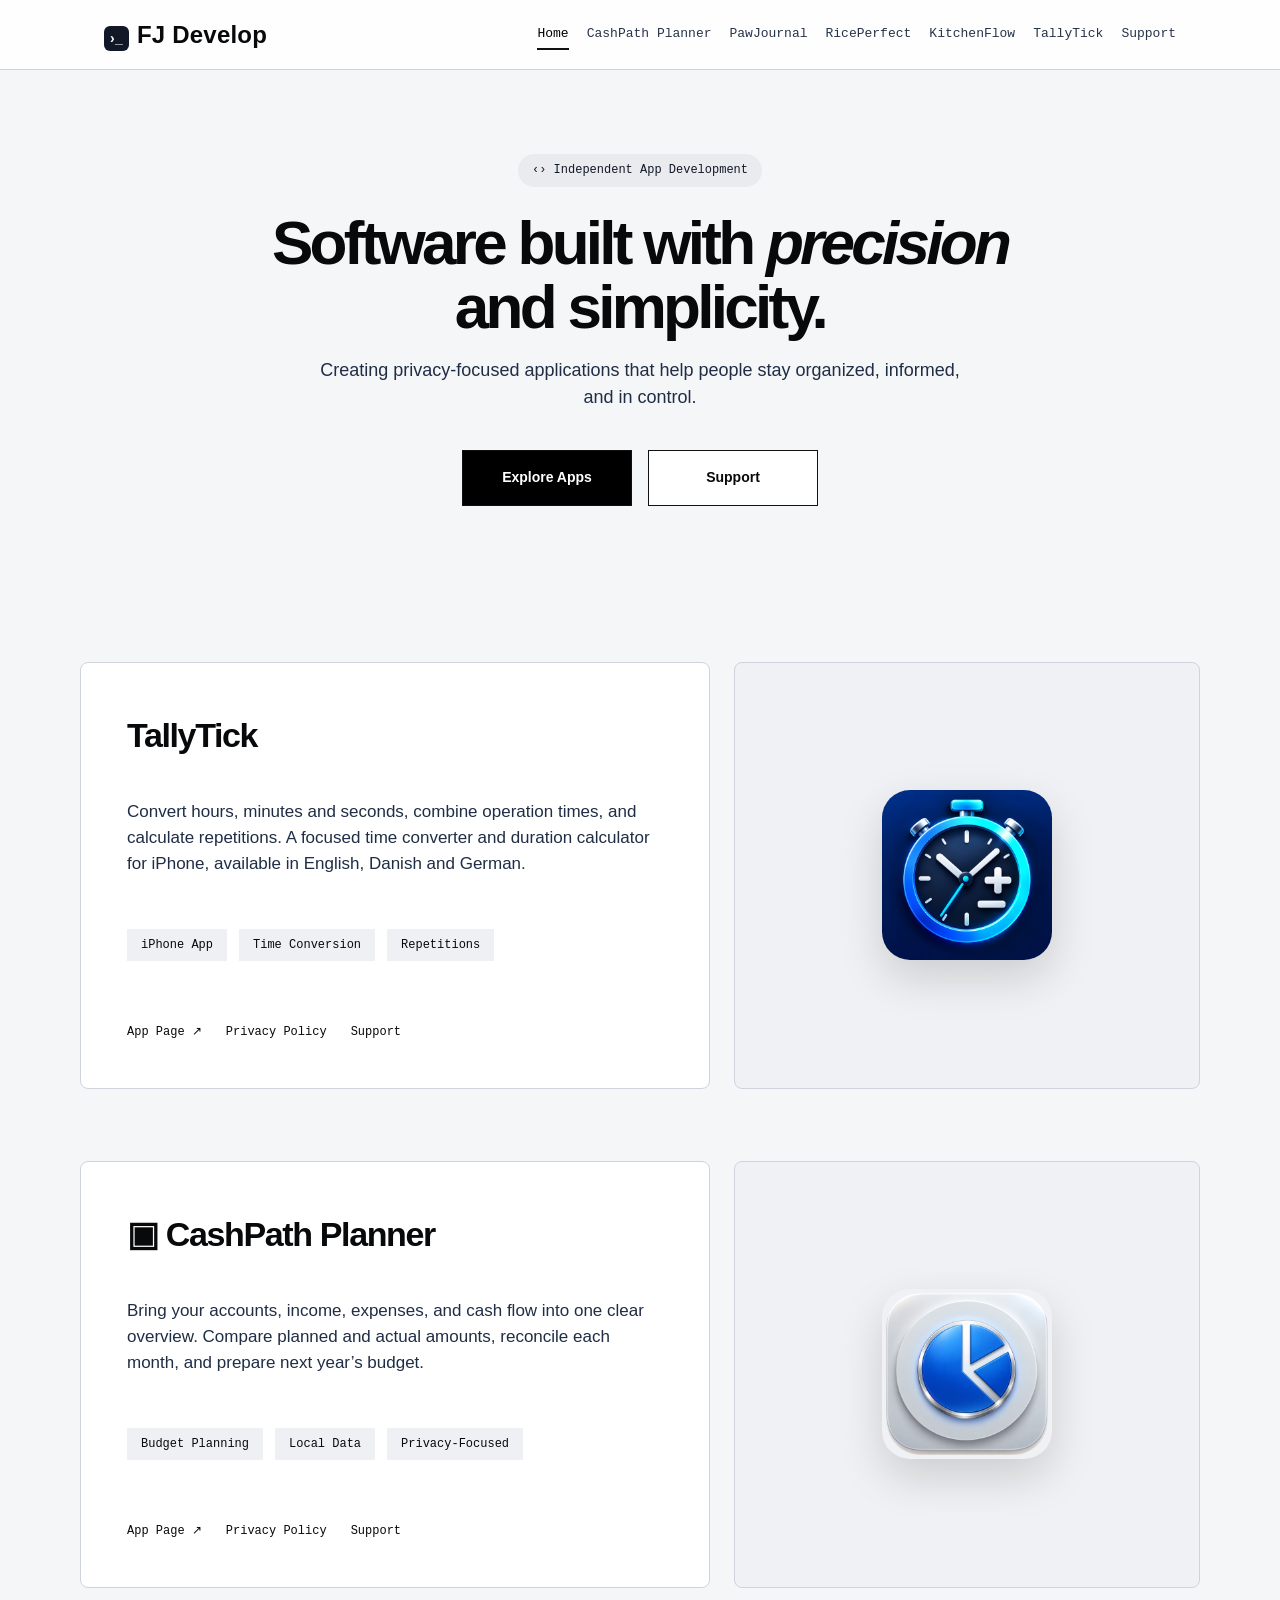
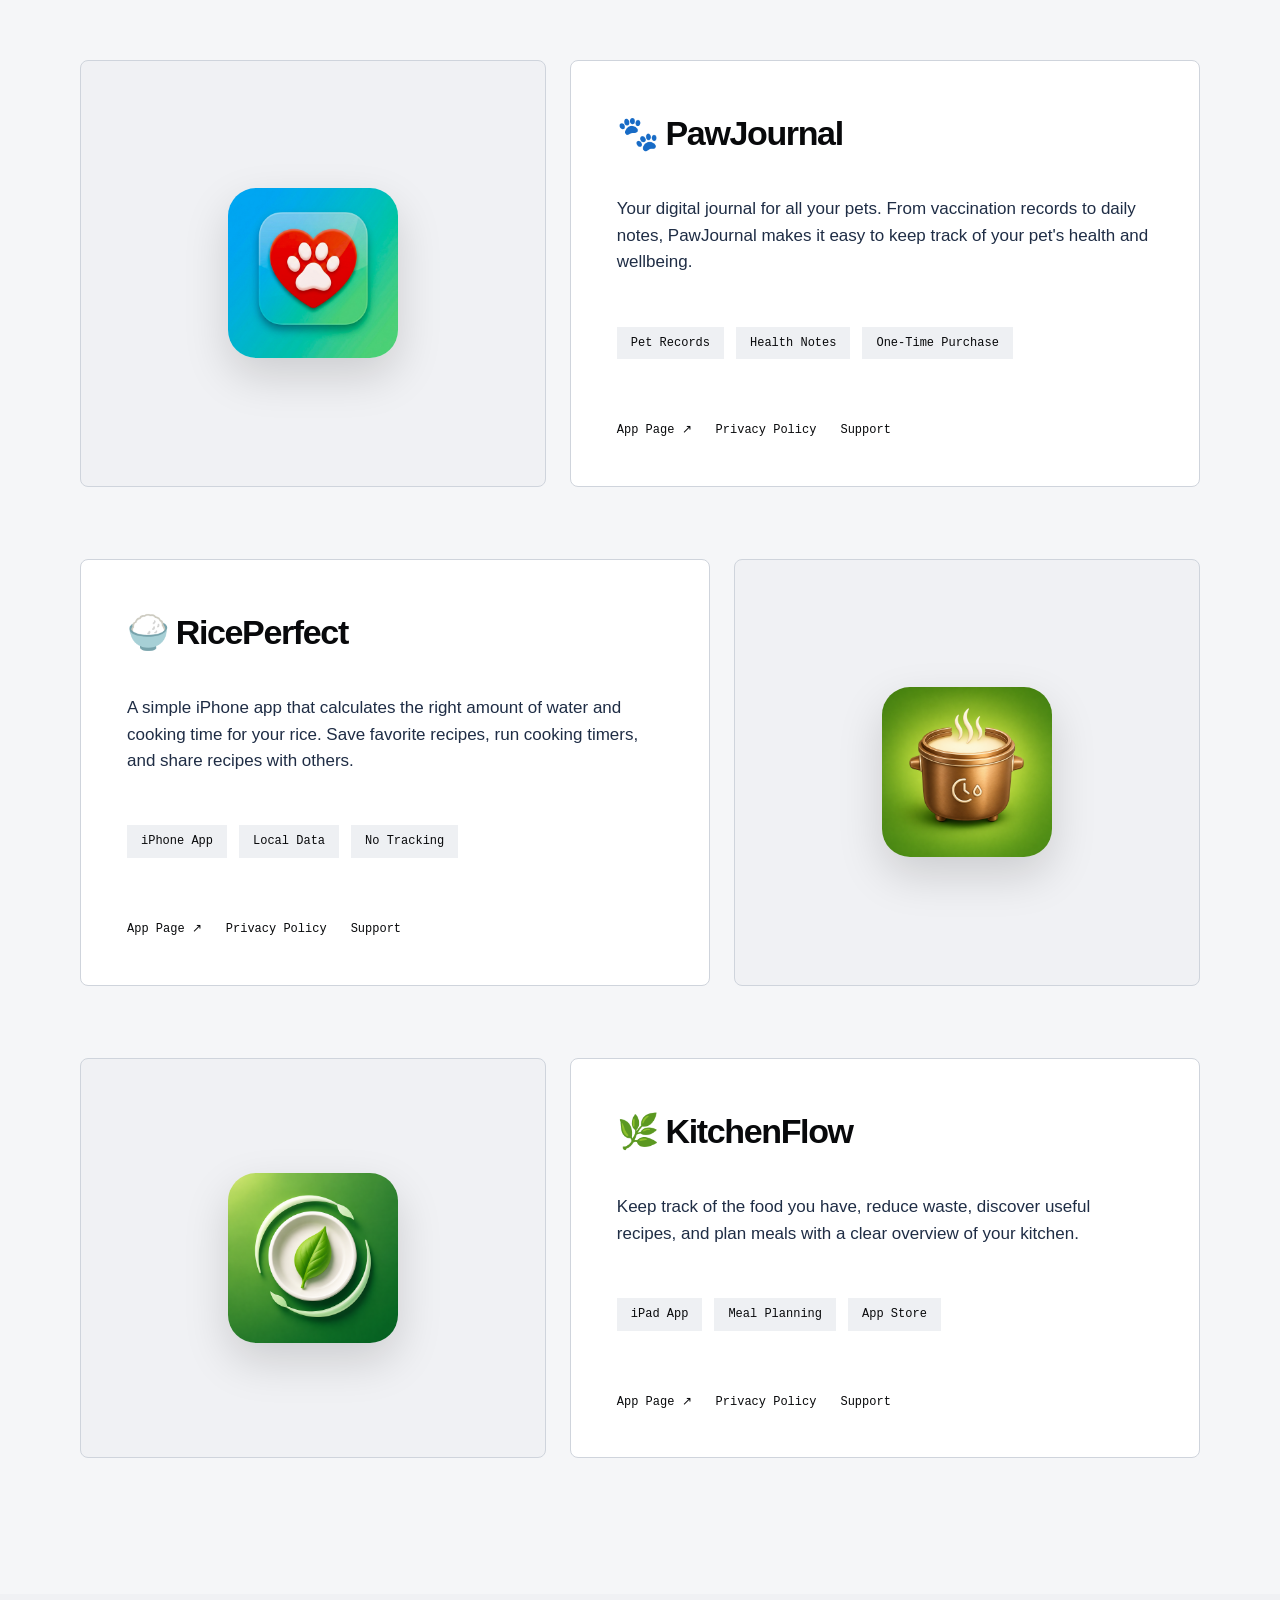
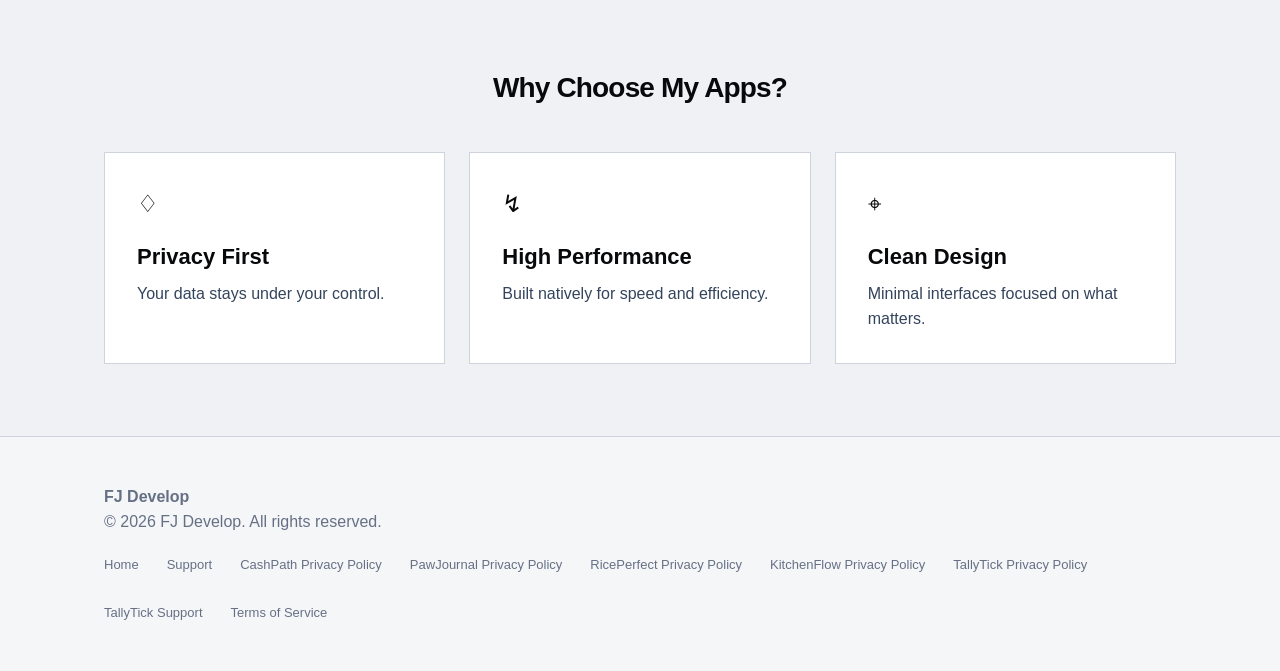
==== commit 1e15b0c5: "Add TallyTick app, privacy policy and support pages" ====
--- a/index.html
+++ b/index.html
@@ -61,6 +61,7 @@
   </div>
 
   <div class="app-grid reverse">
+    <div class="panel icon-panel"><img class="app-icon" src="assets/pawjournal-icon.png" alt="PawJournal app icon"></div>
     <article class="panel app-card">
       <h2>🐾 PawJournal</h2>
       <p>Your digital journal for all your pets. From vaccination records to daily notes, PawJournal makes it easy to keep track of your pet's health and wellbeing.</p>
@@ -71,7 +72,6 @@
         <a href="support.html">Support</a>
       </div>
     </article>
-    <div class="panel icon-panel"><img class="app-icon" src="assets/pawjournal-icon.png" alt="PawJournal app icon"></div>
   </div>
 
   <div class="app-grid">
@@ -89,6 +89,7 @@
   </div>
 
   <div class="app-grid reverse">
+    <div class="panel icon-panel"><img class="app-icon" src="assets/kitchenflow-icon.png" alt="KitchenFlow app icon"></div>
     <article class="panel app-card">
       <h2>🌿 KitchenFlow</h2>
       <p>Keep track of the food you have, reduce waste, discover useful recipes, and plan meals with a clear overview of your kitchen.</p>
@@ -99,7 +100,6 @@
         <a href="support.html">Support</a>
       </div>
     </article>
-    <div class="panel icon-panel"><img class="app-icon" src="assets/kitchenflow-icon.png" alt="KitchenFlow app icon"></div>
   </div>
 </section>
 
--- a/css/style.css
+++ b/css/style.css
@@ -103,18 +103,14 @@
   background:white;
 }
 .button.primary{background:#000;color:white}
-.section{padding-block:64px}
+.section{padding:64px 0}
 .app-grid{
   display:grid;
-  grid-template-columns:minmax(0,1.15fr) minmax(0,.85fr);
-  grid-template-areas:"text icon";
+  grid-template-columns:1.15fr .85fr;
   gap:24px;
   margin-bottom:72px;
 }
-.app-grid.reverse{grid-template-columns:minmax(0,.85fr) minmax(0,1.15fr);grid-template-areas:"icon text"}
-.app-grid > .app-card{grid-area:text}
-.app-grid > .icon-panel{grid-area:icon}
-.app-grid > *{min-width:0}
+.app-grid.reverse{grid-template-columns:.85fr 1.15fr}
 .panel{
   background:var(--surface);
   border:1px solid var(--line);
@@ -122,13 +118,13 @@
   min-height:350px;
 }
 .app-card{
-  padding:clamp(24px,4vw,46px);
+  padding:46px;
   display:flex;
   flex-direction:column;
   justify-content:center;
 }
 .app-card h2{
-  font-size:clamp(26px,3.4vw,34px);
+  font-size:34px;
   letter-spacing:-.04em;
   margin:0 0 20px;
 }
@@ -312,49 +308,13 @@
   background:white;border:1px solid var(--line);border-radius:8px;padding:30px;
 }
 .feature h3{margin:0 0 10px;font-size:20px}
-/* Navigation adapts before the content columns need to stack. */
-.logo{flex-shrink:0;white-space:nowrap}
-.nav-links{min-width:0}
-.nav-links a{white-space:nowrap}
-#apps{scroll-margin-top:150px}
-.email-box{max-width:100%;overflow-wrap:anywhere;display:inline-block}
-.doc-card{overflow-wrap:anywhere}
-.page-hero.container{padding-inline:24px}
-@media(max-width:960px){
-  .nav{flex-direction:column;align-items:flex-start;gap:8px}
-  .nav-links{flex-wrap:wrap;gap:4px 20px;font-size:12px}
-  .nav-links a{min-height:44px;display:inline-flex;align-items:center}
-  .feature-list,.stats-grid{grid-template-columns:repeat(2,minmax(0,1fr))}
-}
 @media(max-width:800px){
-  .app-grid,.app-grid.reverse,.support-grid,.app-detail{grid-template-columns:minmax(0,1fr)}
-  .app-grid,.app-grid.reverse{grid-template-areas:"text" "icon";gap:12px;margin-bottom:48px}
-  .app-grid .panel{min-height:0}
-  .app-grid .icon-panel{padding:28px;min-height:220px}
-  .app-card,.support-card,.doc-card{padding:clamp(24px,4vw,30px)}
-  .app-card .tags{margin:20px 0}
-  .app-card .mini-links{margin-top:12px;gap:8px 20px}
-  .mini-links a{min-height:44px;display:inline-flex;align-items:center}
-  .hero{padding:56px 24px}
-  .section{padding-block:40px}
+  .nav{align-items:flex-start}
+  .nav-links{gap:14px;font-size:11px;flex-wrap:wrap;justify-content:flex-end}
+  .app-grid,.app-grid.reverse,.support-grid,.stats-grid,.benefits,.feature-list,.app-detail{grid-template-columns:1fr}
+  .app-card,.support-card,.doc-card{padding:30px}
+  .hero{padding-top:56px}
   .footer .container{align-items:flex-start;flex-direction:column}
-  .footer-links{gap:12px 24px}
-}
-@media(max-width:600px){
-  .container,.nav,.page-hero.container{padding-inline:20px}
-  .nav{padding-block:12px}
-  .nav-links{gap:0 16px}
-  .benefits,.feature-list,.stats-grid{grid-template-columns:minmax(0,1fr)}
-  .benefit,.feature,.stat{padding:24px}
-  .page-hero{padding-top:40px}
-  .page-hero h1{font-size:clamp(32px,8vw,40px)}
-  .page-hero p{font-size:18px}
-  .app-detail{gap:24px;padding-bottom:40px}
-  .app-detail h1{font-size:clamp(36px,9vw,48px)}
-  .app-detail .app-icon{width:170px;height:170px}
-  .notice,.tip{padding:20px}
-  .email-box{padding:14px 16px}
-  .cta{padding:36px 20px;margin:40px 0}
 }
 
 /* v2 Apple-ready polish */
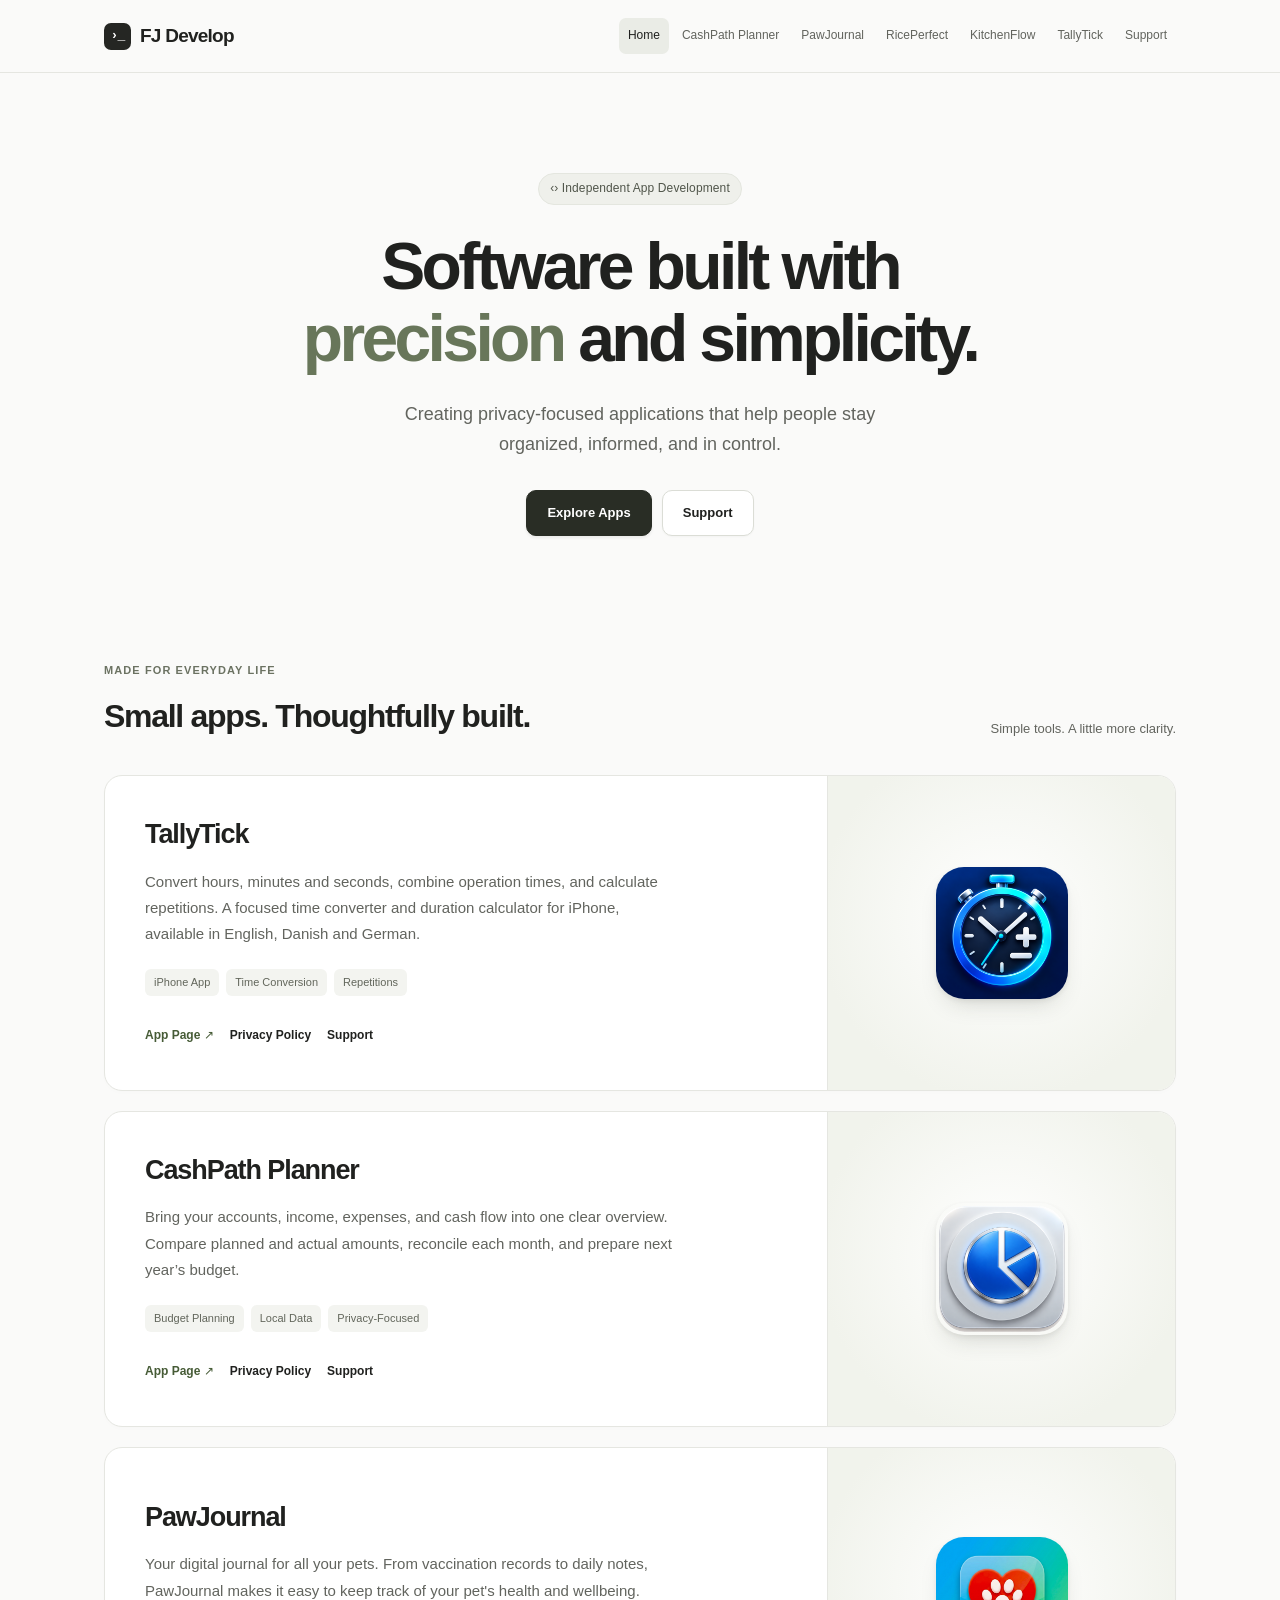
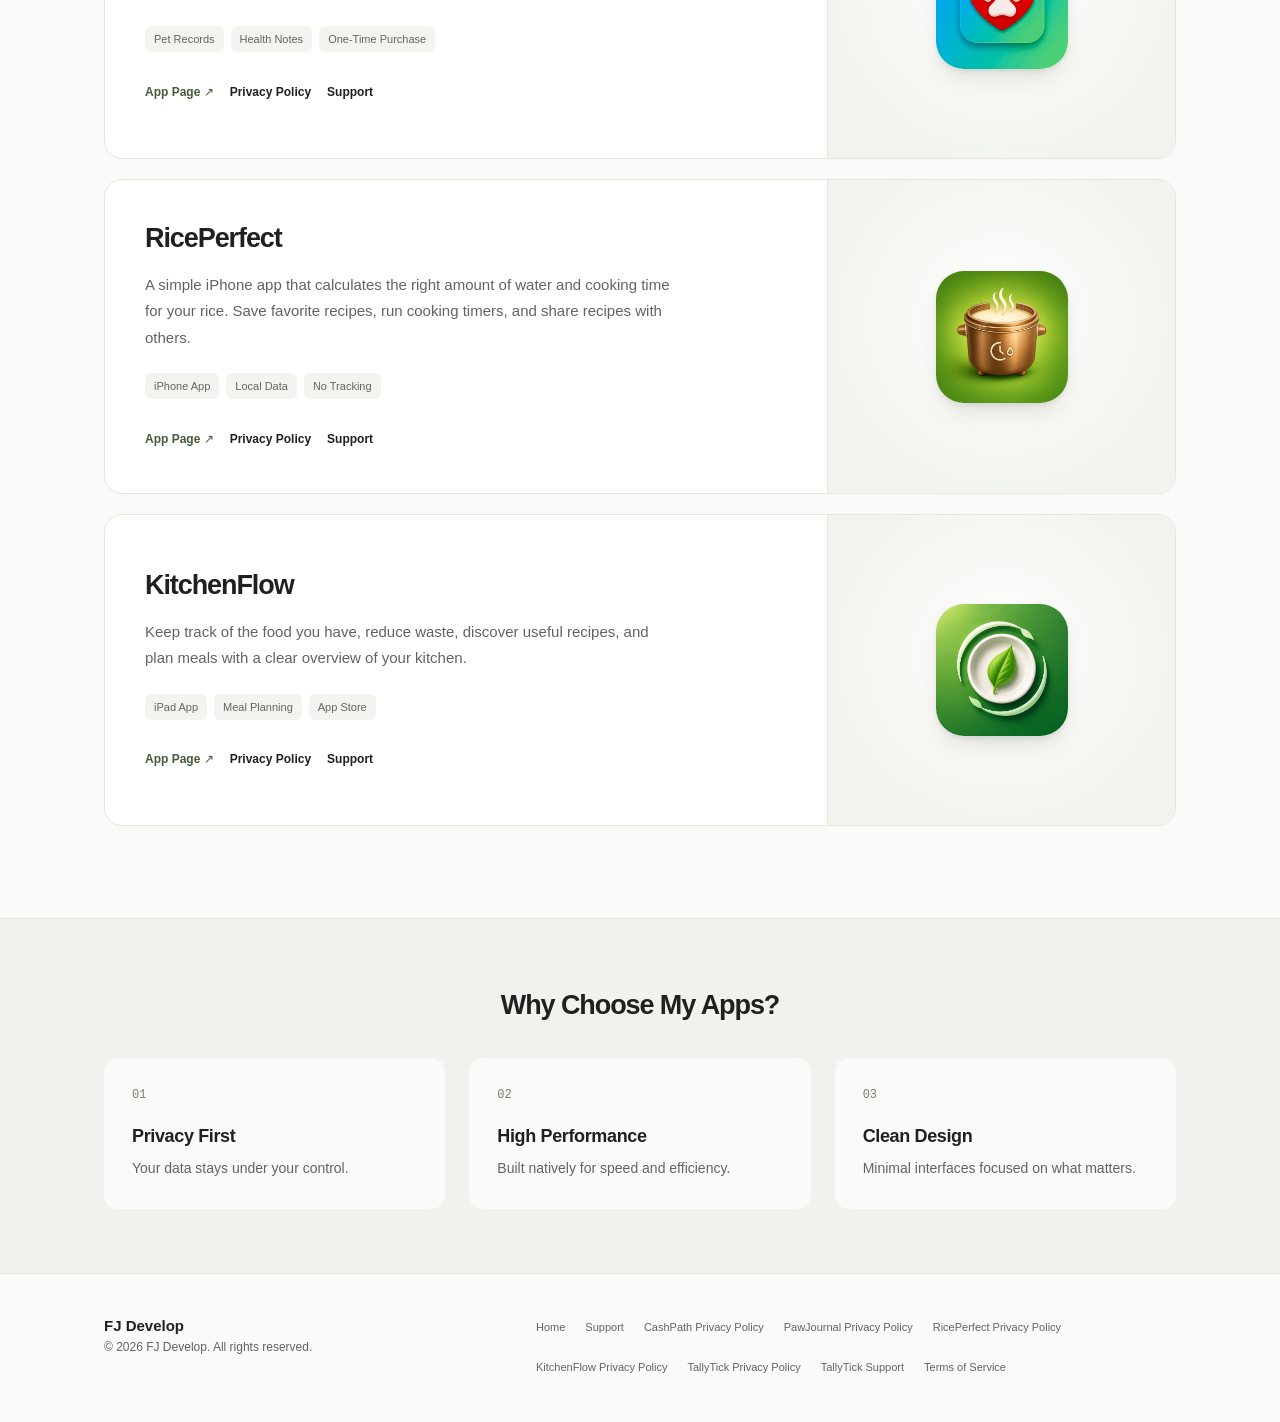
==== commit 39da8763: "Refine website typography, app cards and interaction feedback" ====
--- a/index.html
+++ b/index.html
@@ -36,7 +36,8 @@
   </div>
 </section>
 
-<section class="container section" id="apps">
+<section class="container section" id="apps" aria-labelledby="apps-title">
+  <div class="section-heading"><div><span class="eyebrow">Made for everyday life</span><h2 id="apps-title">Small apps. Thoughtfully built.</h2></div><p>Simple tools. A little more clarity.</p></div>
   <div class="app-grid">
     <article class="panel app-card">
       <h2>TallyTick</h2>
@@ -48,7 +49,7 @@
   </div>
   <div class="app-grid">
     <article class="panel app-card">
-      <h2>▣ CashPath Planner</h2>
+      <h2>CashPath Planner</h2>
       <p>Bring your accounts, income, expenses, and cash flow into one clear overview. Compare planned and actual amounts, reconcile each month, and prepare next year’s budget.</p>
       <div class="tags"><span class="tag">Budget Planning</span><span class="tag">Local Data</span><span class="tag">Privacy-Focused</span></div>
       <div class="mini-links">
@@ -61,9 +62,8 @@
   </div>
 
   <div class="app-grid reverse">
-    <div class="panel icon-panel"><img class="app-icon" src="assets/pawjournal-icon.png" alt="PawJournal app icon"></div>
     <article class="panel app-card">
-      <h2>🐾 PawJournal</h2>
+      <h2>PawJournal</h2>
       <p>Your digital journal for all your pets. From vaccination records to daily notes, PawJournal makes it easy to keep track of your pet's health and wellbeing.</p>
       <div class="tags"><span class="tag">Pet Records</span><span class="tag">Health Notes</span><span class="tag">One-Time Purchase</span></div>
       <div class="mini-links">
@@ -72,11 +72,12 @@
         <a href="support.html">Support</a>
       </div>
     </article>
+    <div class="panel icon-panel"><img class="app-icon" src="assets/pawjournal-icon.png" alt="PawJournal app icon"></div>
   </div>
 
   <div class="app-grid">
     <article class="panel app-card">
-      <h2>🍚 RicePerfect</h2>
+      <h2>RicePerfect</h2>
       <p>A simple iPhone app that calculates the right amount of water and cooking time for your rice. Save favorite recipes, run cooking timers, and share recipes with others.</p>
       <div class="tags"><span class="tag">iPhone App</span><span class="tag">Local Data</span><span class="tag">No Tracking</span></div>
       <div class="mini-links">
@@ -89,9 +90,8 @@
   </div>
 
   <div class="app-grid reverse">
-    <div class="panel icon-panel"><img class="app-icon" src="assets/kitchenflow-icon.png" alt="KitchenFlow app icon"></div>
     <article class="panel app-card">
-      <h2>🌿 KitchenFlow</h2>
+      <h2>KitchenFlow</h2>
       <p>Keep track of the food you have, reduce waste, discover useful recipes, and plan meals with a clear overview of your kitchen.</p>
       <div class="tags"><span class="tag">iPad App</span><span class="tag">Meal Planning</span><span class="tag">App Store</span></div>
       <div class="mini-links">
@@ -100,6 +100,7 @@
         <a href="support.html">Support</a>
       </div>
     </article>
+    <div class="panel icon-panel"><img class="app-icon" src="assets/kitchenflow-icon.png" alt="KitchenFlow app icon"></div>
   </div>
 </section>
 
@@ -107,9 +108,9 @@
   <div class="container">
     <h2 class="center-title">Why Choose My Apps?</h2>
     <div class="benefits">
-      <div class="benefit"><div class="ico">♢</div><h3>Privacy First</h3><p>Your data stays under your control.</p></div>
-      <div class="benefit"><div class="ico">↯</div><h3>High Performance</h3><p>Built natively for speed and efficiency.</p></div>
-      <div class="benefit"><div class="ico">⌖</div><h3>Clean Design</h3><p>Minimal interfaces focused on what matters.</p></div>
+      <div class="benefit"><div class="ico" aria-hidden="true">01</div><h3>Privacy First</h3><p>Your data stays under your control.</p></div>
+      <div class="benefit"><div class="ico" aria-hidden="true">02</div><h3>High Performance</h3><p>Built natively for speed and efficiency.</p></div>
+      <div class="benefit"><div class="ico" aria-hidden="true">03</div><h3>Clean Design</h3><p>Minimal interfaces focused on what matters.</p></div>
     </div>
   </div>
 </section>
--- a/css/style.css
+++ b/css/style.css
@@ -103,14 +103,18 @@
   background:white;
 }
 .button.primary{background:#000;color:white}
-.section{padding:64px 0}
+.section{padding-block:64px}
 .app-grid{
   display:grid;
-  grid-template-columns:1.15fr .85fr;
+  grid-template-columns:minmax(0,1.15fr) minmax(0,.85fr);
+  grid-template-areas:"text icon";
   gap:24px;
   margin-bottom:72px;
 }
-.app-grid.reverse{grid-template-columns:.85fr 1.15fr}
+.app-grid.reverse{grid-template-columns:minmax(0,.85fr) minmax(0,1.15fr);grid-template-areas:"icon text"}
+.app-grid > .app-card{grid-area:text}
+.app-grid > .icon-panel{grid-area:icon}
+.app-grid > *{min-width:0}
 .panel{
   background:var(--surface);
   border:1px solid var(--line);
@@ -118,13 +122,13 @@
   min-height:350px;
 }
 .app-card{
-  padding:46px;
+  padding:clamp(24px,4vw,46px);
   display:flex;
   flex-direction:column;
   justify-content:center;
 }
 .app-card h2{
-  font-size:34px;
+  font-size:clamp(26px,3.4vw,34px);
   letter-spacing:-.04em;
   margin:0 0 20px;
 }
@@ -308,13 +312,49 @@
   background:white;border:1px solid var(--line);border-radius:8px;padding:30px;
 }
 .feature h3{margin:0 0 10px;font-size:20px}
+/* Navigation adapts before the content columns need to stack. */
+.logo{flex-shrink:0;white-space:nowrap}
+.nav-links{min-width:0}
+.nav-links a{white-space:nowrap}
+#apps{scroll-margin-top:150px}
+.email-box{max-width:100%;overflow-wrap:anywhere;display:inline-block}
+.doc-card{overflow-wrap:anywhere}
+.page-hero.container{padding-inline:24px}
+@media(max-width:960px){
+  .nav{flex-direction:column;align-items:flex-start;gap:8px}
+  .nav-links{flex-wrap:wrap;gap:4px 20px;font-size:12px}
+  .nav-links a{min-height:44px;display:inline-flex;align-items:center}
+  .feature-list,.stats-grid{grid-template-columns:repeat(2,minmax(0,1fr))}
+}
 @media(max-width:800px){
-  .nav{align-items:flex-start}
-  .nav-links{gap:14px;font-size:11px;flex-wrap:wrap;justify-content:flex-end}
-  .app-grid,.app-grid.reverse,.support-grid,.stats-grid,.benefits,.feature-list,.app-detail{grid-template-columns:1fr}
-  .app-card,.support-card,.doc-card{padding:30px}
-  .hero{padding-top:56px}
+  .app-grid,.app-grid.reverse,.support-grid,.app-detail{grid-template-columns:minmax(0,1fr)}
+  .app-grid,.app-grid.reverse{grid-template-areas:"text" "icon";gap:12px;margin-bottom:48px}
+  .app-grid .panel{min-height:0}
+  .app-grid .icon-panel{padding:28px;min-height:220px}
+  .app-card,.support-card,.doc-card{padding:clamp(24px,4vw,30px)}
+  .app-card .tags{margin:20px 0}
+  .app-card .mini-links{margin-top:12px;gap:8px 20px}
+  .mini-links a{min-height:44px;display:inline-flex;align-items:center}
+  .hero{padding:56px 24px}
+  .section{padding-block:40px}
   .footer .container{align-items:flex-start;flex-direction:column}
+  .footer-links{gap:12px 24px}
+}
+@media(max-width:600px){
+  .container,.nav,.page-hero.container{padding-inline:20px}
+  .nav{padding-block:12px}
+  .nav-links{gap:0 16px}
+  .benefits,.feature-list,.stats-grid{grid-template-columns:minmax(0,1fr)}
+  .benefit,.feature,.stat{padding:24px}
+  .page-hero{padding-top:40px}
+  .page-hero h1{font-size:clamp(32px,8vw,40px)}
+  .page-hero p{font-size:18px}
+  .app-detail{gap:24px;padding-bottom:40px}
+  .app-detail h1{font-size:clamp(36px,9vw,48px)}
+  .app-detail .app-icon{width:170px;height:170px}
+  .notice,.tip{padding:20px}
+  .email-box{padding:14px 16px}
+  .cta{padding:36px 20px;margin:40px 0}
 }
 
 /* v2 Apple-ready polish */
@@ -344,3 +384,110 @@
   .wide-banner{padding:24px}
 }
 @media(prefers-reduced-motion:reduce){html{scroll-behavior:auto}}
+
+/* Design refresh: quiet surfaces, readable type and purposeful feedback. */
+:root{
+  --bg:#fafaf9;--surface:#fff;--surface-soft:#f3f3f1;
+  --text:#20211f;--muted:#62645e;--line:#e5e6e1;
+  --radius:18px;--max:1120px;
+  --ease-out:cubic-bezier(.22,1,.36,1);
+}
+body{font-family:-apple-system,BlinkMacSystemFont,"SF Pro Text",Segoe UI,Roboto,Arial,sans-serif;-webkit-font-smoothing:antialiased;line-height:1.65}
+h1,h2,h3{color:var(--text);text-wrap:balance}
+p,li{color:var(--muted)}
+.header{background:rgba(250,250,249,.94);backdrop-filter:blur(16px);border-color:var(--line)}
+.nav{padding-block:18px;gap:24px}
+.logo{display:inline-flex;align-items:center;font-size:19px;font-weight:650;letter-spacing:-.04em}
+.logo-mark{display:inline-grid;background:#252623;font-family:ui-monospace,monospace;font-size:13px;border-radius:7px;width:27px;height:27px;margin-right:9px}
+.nav-links{gap:6px 4px;font-family:inherit;font-size:12px}
+.nav-links a{padding:7px 9px;border:0;border-radius:7px;color:var(--muted);min-height:36px;display:inline-flex;align-items:center}
+.nav-links a.active{background:#eaece6;color:var(--text)}
+.hero{max-width:920px;margin:auto;padding:100px 24px 88px}
+.badge{font-family:inherit;background:#eff0eb;border:1px solid #e4e6df;font-size:12px;font-weight:500;padding:5px 11px;margin-bottom:26px;color:#50554a;letter-spacing:.01em}
+.hero h1{font-size:clamp(39px,5.8vw,66px);font-weight:600;line-height:1.09;letter-spacing:-.055em;max-width:790px;margin-bottom:24px}
+.hero h1 em{font-style:normal;color:#68765a}
+.hero p{font-size:18px;line-height:1.7;max-width:540px;color:var(--muted);margin-bottom:30px}
+.actions{gap:10px}
+.button{min-width:0;min-height:46px;padding:11px 20px;border:1px solid #dbddd6;border-radius:10px;background:white;color:var(--text);font-size:13px;font-weight:550;line-height:1.5;box-shadow:0 1px 2px #20211f08;transition:transform 160ms var(--ease-out),background-color 160ms ease,border-color 160ms ease,box-shadow 160ms ease}
+.button.primary{background:#292d25;border-color:#292d25;color:#fff;box-shadow:0 2px 3px #20211f12}
+.button:active{transform:scale(.97)}
+.section{padding-block:32px 72px}
+.section-heading{display:flex;justify-content:space-between;align-items:flex-end;gap:24px;margin-bottom:32px}
+.eyebrow{font-size:11px;letter-spacing:.1em;text-transform:uppercase;font-weight:600;color:#6b7262}
+.section-heading h2{font-size:clamp(25px,3vw,32px);font-weight:550;letter-spacing:-.04em;margin:8px 0 0}
+.section-heading p{font-size:13px;margin:0 0 4px}
+.app-grid,.app-grid.reverse{grid-template-columns:minmax(0,1.35fr) minmax(0,.65fr);grid-template-areas:"text icon";gap:0;margin-bottom:20px;border:1px solid var(--line);border-radius:var(--radius);overflow:hidden;background:white;box-shadow:0 2px 5px #20211f03}
+.panel{border:0;border-radius:0;min-height:310px}
+.app-card{padding:36px 40px;background:transparent}
+.app-card h2{font-size:27px;font-weight:550;letter-spacing:-.04em;margin:0 0 12px}
+.app-card p{font-size:15px;line-height:1.75;color:var(--muted);margin:0;max-width:535px}
+.tags{gap:7px;margin:22px 0 0}
+.tag{font-family:inherit;font-size:11px;line-height:1.5;padding:5px 9px;border-radius:6px;background:#f3f4f0;color:#62665b}
+.mini-links{font-family:inherit;font-size:12px;font-weight:550;gap:16px;margin-top:22px}
+.mini-links a{min-height:36px;display:inline-flex;align-items:center;text-underline-offset:4px}
+.mini-links a:first-child{color:#465b36}
+.icon-panel{background:radial-gradient(ellipse at 50% 45%,#fff 0%,#f1f3ec 75%);border-left:1px solid var(--line);padding:32px}
+.app-icon{width:132px;height:132px;border-radius:28px;box-shadow:0 12px 24px -10px #29312235,0 2px 5px #29312212}
+.benefits-wrap{background:#f1f2ed;border-top:1px solid var(--line);padding:64px 0}
+.center-title{font-size:27px;font-weight:550;letter-spacing:-.04em;margin-bottom:30px}
+.benefit{border:0;border-radius:14px;background:#fafbf8;padding:28px;min-height:0}
+.benefit .ico{font-family:ui-monospace,monospace;font-size:12px;color:#758166}
+.benefit h3{font-size:18px;font-weight:550;margin:16px 0 6px;letter-spacing:-.02em}
+.benefit p{font-size:14px;color:var(--muted)}
+.page-hero h1,.app-detail h1{letter-spacing:-.05em;font-weight:600;line-height:1.12}
+.page-hero p{color:var(--muted);font-size:18px}
+.page-hero h2{overflow-wrap:anywhere}
+.app-detail{padding:72px 0;gap:48px}
+.app-detail .actions{justify-content:flex-start;margin-top:26px}
+.app-detail p{max-width:620px}
+.app-detail .app-icon{width:180px;height:180px;border-radius:38px}
+.doc-card,.support-card,.feature,.stat{border-color:var(--line);border-radius:var(--radius);box-shadow:0 2px 5px #20211f03}
+.doc-card{padding:44px;box-shadow:none}
+.doc-card p,.doc-card li{color:#50534c;line-height:1.8}
+.doc-card h2,.support-card h2{font-weight:550;letter-spacing:-.035em}
+.support-card h2{font-size:25px}
+.feature{padding:28px}
+.feature h2,.feature h3{font-size:19px;font-weight:550;letter-spacing:-.025em}
+.feature p,.support-card p,.support-card li,.stat p{font-size:15px}
+.tip,.notice{background:#f2f4ee;border-color:#dce1d4;border-radius:10px}
+.wide-banner{min-height:240px;background:linear-gradient(120deg,#eef1e8,#fafbf8);border-color:var(--line);border-radius:var(--radius)}
+.wide-banner h2{font-size:30px;font-weight:550;letter-spacing:-.04em}
+.cta{background:#292d25;border-radius:var(--radius)}
+.cta h2,.cta p{color:white}
+.footer{padding:40px 0;color:var(--muted);font-size:12px;background:var(--bg)}
+.footer .container{align-items:flex-start;gap:32px}
+.footer strong{color:var(--text);font-size:15px;font-weight:600}
+.footer-links{max-width:640px;gap:12px 20px;font-size:11px}
+.footer-links a{min-height:28px;display:inline-flex;align-items:center}
+a:focus-visible{outline:2px solid #607c47;outline-offset:4px;border-radius:4px}
+.skip-link{border:1px solid var(--line);border-radius:8px;color:var(--text)}
+@media(hover:hover){
+ .button:hover{background:#f3f4ef;border-color:#c8cec0;box-shadow:0 2px 5px #20211f0a}
+ .button.primary:hover{background:#3c4533;border-color:#3c4533}
+ .nav-links a:hover{background:#eff0eb;color:var(--text)}
+}
+@media(max-width:960px){
+ .nav{gap:10px}.nav-links{justify-content:flex-start}.nav-links a{min-height:44px}
+ #apps{scroll-margin-top:185px}
+}
+@media(max-width:800px){
+ .hero{padding:64px 24px}.section-heading{align-items:flex-start;flex-direction:column;gap:8px}
+ .app-grid,.app-grid.reverse{grid-template-columns:minmax(0,1fr);grid-template-areas:"icon" "text";gap:0;margin-bottom:20px}
+ .app-grid .icon-panel{min-height:180px;padding:28px;border-left:0;border-bottom:1px solid var(--line)}
+ .app-grid .app-card{padding:28px}.app-grid .app-icon{width:112px;height:112px;border-radius:24px}
+ .app-card .tags{margin:20px 0 0}.app-card .mini-links{margin-top:16px;gap:8px 16px}
+ .mini-links a{min-height:44px}.app-detail{padding:40px 0;gap:28px}
+}
+@media(max-width:600px){
+ .hero{padding:48px 20px 52px}.hero p{font-size:16px}.hero h1{font-size:clamp(36px,9.5vw,48px)}
+ .nav{padding:12px 20px}.nav-links{gap:0 2px;font-size:11px}.nav-links a{padding-inline:7px}
+ .section{padding-block:24px 44px}.section-heading{margin-bottom:24px}
+ .benefits-wrap{padding:44px 0}.benefit{padding:24px}
+ .doc-card,.support-card{padding:24px}.doc-card{margin-bottom:56px}
+ .app-detail .app-icon{width:144px;height:144px;border-radius:31px}
+ .app-detail .actions .button{flex:1;min-width:135px;text-align:center}
+ .footer-links{gap:6px 16px}.wide-banner h2{font-size:26px}
+}
+@media(prefers-reduced-motion:reduce){
+ html{scroll-behavior:auto}.button{transition:none}.button:active{transform:none}
+}
